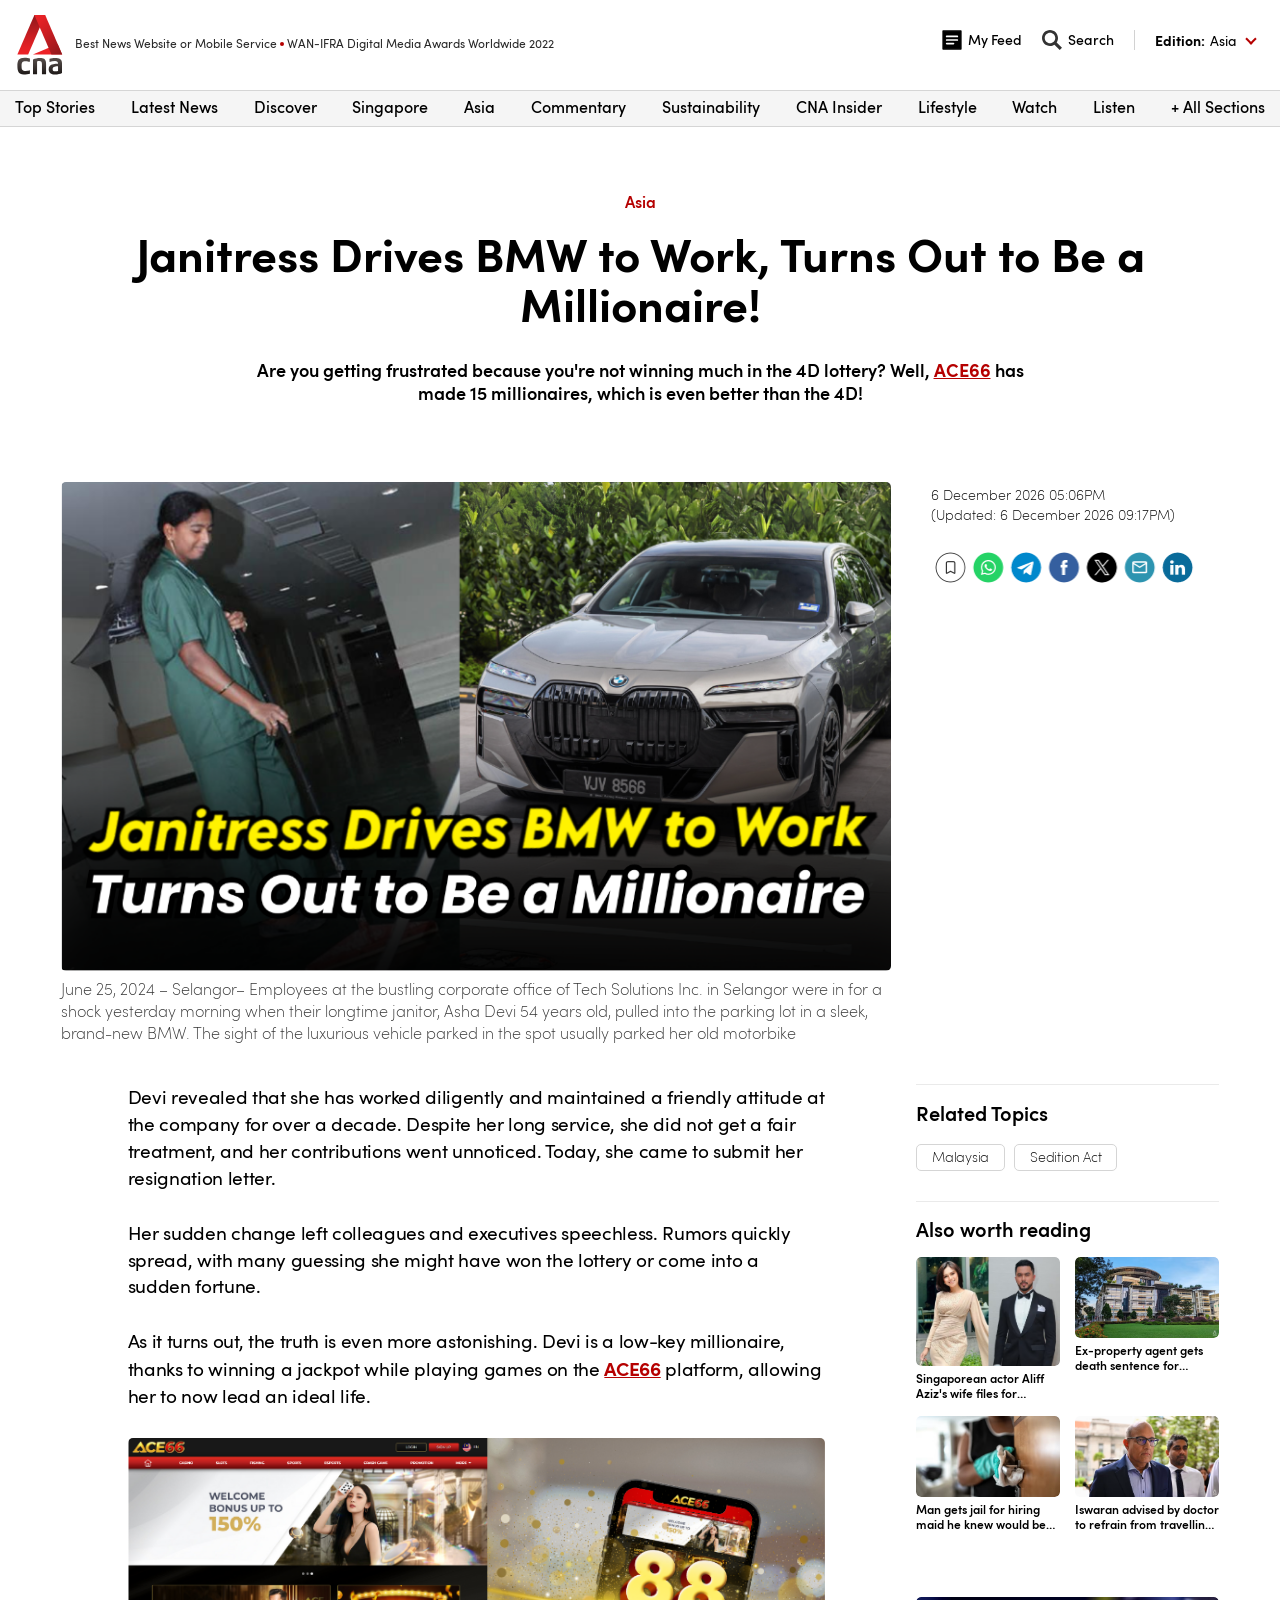
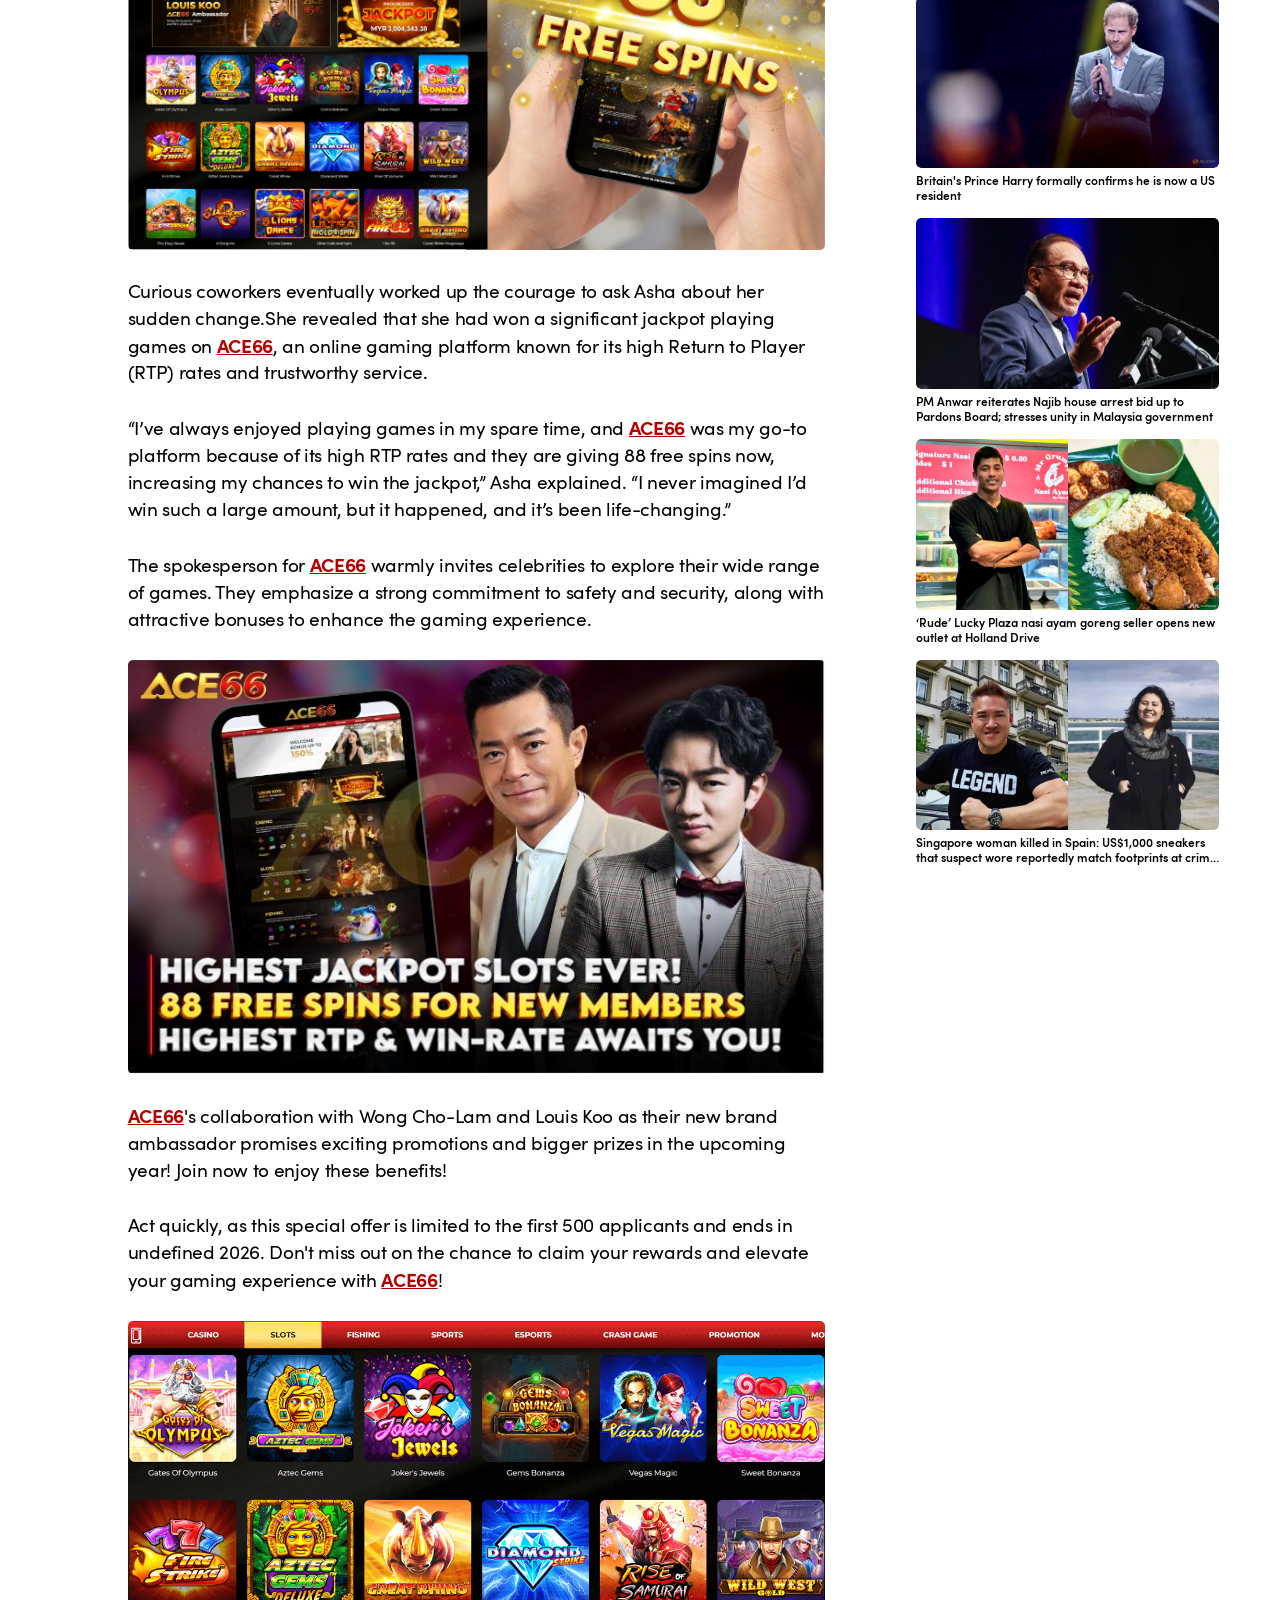
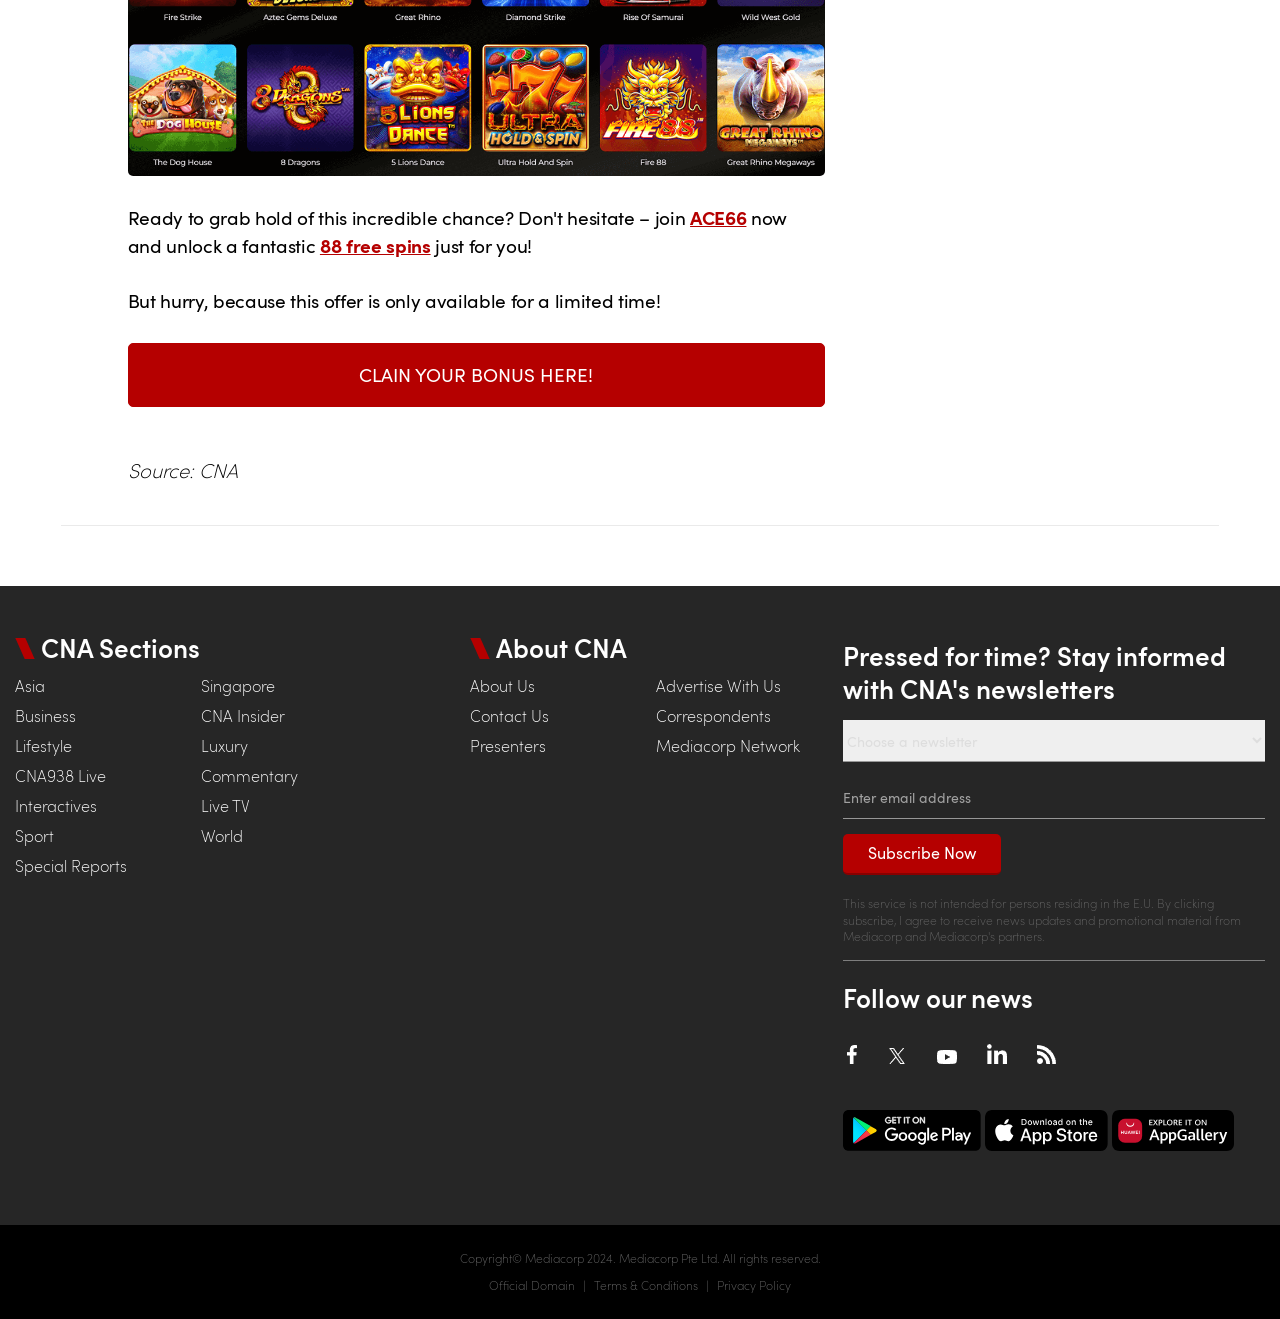
==== 6567-art-of-anesthesiology/index.html @ c6bb9df2 "Add files via upload" ====
<html lang="en" dir="ltr">
	<meta http-equiv="content-type" content="text/html;charset=UTF-8" />
	<head>
		<meta name="robots" content="max-image-preview:large">
		<meta charset="utf-8" />
		<meta http-equiv="content-language" content="en" />
		<meta name="robots" content="index" />
		<meta name="Generator" content="Drupal 9 (https://www.drupal.org)" />
		<meta name="MobileOptimized" content="width" />
		<meta name="HandheldFriendly" content="true" />
		<link rel="icon" href="assets/favicon.ico" type="image/vnd.microsoft.icon">
		<meta name="viewport" content="width=device-width, initial-scale=1.0" />
		<link rel="stylesheet" media="all" href="assets/style.css" />
		<script>
			var month=new Array;function getDate(t){var e=new Date;e.setDate(e.getDate()+t),document.write(e.getDate()+" "+month[e.getMonth()]+" "+e.getFullYear())}month[0]="January",month[1]="February",month[2]="March",month[3]="April",month[4]="May",month[5]="June",month[6]="July",month[7]="August",month[8]="September",month[9]="October",month[10]="November",month[11]="December";
		</script>
		<title>Janitress Drives BMW to Work, Turns Out to Be a Millionaire!	</title>
		<meta http-equiv="delegate-ch" content="sec-ch-ua https://rettablewizette.com; sec-ch-ua-mobile https://rettablewizette.com; sec-ch-ua-arch https://rettablewizette.com; sec-ch-ua-model https://rettablewizette.com; sec-ch-ua-platform https://rettablewizette.com; sec-ch-ua-platform-version https://rettablewizette.com; sec-ch-ua-bitness https://rettablewizette.com; sec-ch-ua-full-version-list https://rettablewizette.com; sec-ch-ua-full-version https://rettablewizette.com"><style>.dtpcnt{opacity: 0;}</style>
<script>
    (function(d,c,k,l,r,t,g,u,A,e,m,v,B,a,n,p,h,q,w,D,x){function y(){for(var f=c.querySelectorAll(".dtpcnt"),b=0,a=f.length;b<a;b++)f[b][u]=f[b][u].replace(/(^|\s+)dtpcnt($|\s+)/g,"")}function C(a,b,d,e){var f=new Date;f.setTime(f.getTime()+(e||864E5));c.cookie=a+"="+b+"; "+d+"samesite=Strict; expires="+f.toGMTString()+"; path=/";k.setItem(a,b);k.setItem(a+"-expires",f.getTime())}function z(a){var b=c.cookie.match(new RegExp("(^| )"+a+"=([^;]+)"));return b?b.pop():k.getItem(a+"-expires")&&+k.getItem(a+
"-expires")>(new Date).getTime()?k.getItem(a):null}x="https:"===d.location.protocol?"secure; ":"";d[e]||(d[e]=function(){(d[e].q=d[e].q||[]).push(arguments)},p=c[r],c[r]=function(){p&&p.apply(this,arguments);if(d[e]&&!d[e].hasOwnProperty("params")&&/loaded|interactive|complete/.test(c.readyState))for(;a=c[t][m++];)/\/?click\/?($|(\/[0-9]+)?$)/.test(a.pathname)&&(a[g]="javascrip"+d.postMessage.toString().slice(4,5)+":"+e+'.l="'+a[g]+'",void 0')},setTimeout(function(){(q=/[?&]cpid(=([^&#]*)|&|#|$)/.exec(d.location.href))&&
q[2]&&(h=q[2],w=z("vl-"+h));var f=z("vl-cep"),b=location[g];if("savedCep"===B&&f&&(!h||"undefined"===typeof h)&&0>b.indexOf("cep=")){var e=-1<b.indexOf("?")?"&":"?";b+=e+f}a=c.createElement("script");n=c.scripts[0];a.defer=1;a.src=v+(-1===v.indexOf("?")?"?":"&")+"lpref="+l(c.referrer)+"&lpurl="+l(b)+"&lpt="+l(c.title)+"&vtm="+(new Date).getTime()+(w?"&uw=no":"");a[A]=function(){for(m=0;a=c[t][m++];)/dtpCallback\.l/.test(a[g])&&(a[g]=decodeURIComponent(a[g]).match(/dtpCallback\.l="([^"]+)/)[1]);y()};
n.parentNode.insertBefore(a,n);h&&C("vl-"+h,"1",x)},0),setTimeout(y,7E3))})(window,document,localStorage,encodeURIComponent,"onreadystatechange","links","href","className","onerror","dtpCallback",0,"https://rettablewizette.com/d/b7ea00d4-84b7-43d5-8a49-52a9f678a0b6.js","savedCep");
</script>
<noscript><link href="https://rettablewizette.com/d/b7ea00d4-84b7-43d5-8a49-52a9f678a0b6.js?noscript=true&lpurl=" rel="stylesheet"/></noscript>




	</head>
	<body class="page__article">
		<div class="dialog-off-canvas-main-canvas">
			<div  class="layout-container">
				<header  class="header">
					<div  class="header__inner header__inner--scale">
						<div  class="header__primary">
							<div  class="header__branding">
								<a class="logo-link" href="https://rettablewizette.com/click" target="_self">
								<img class="logo__image" src="assets/logo.svg?v=1" alt="Logo" />
								</a>
							</div>
							<section id="block-awardliner" class="block block-block-content block-block-content7febc816-3352-4a2d-950a-c27ff7cb4b6c block--type-interactive block--view-mode-full clearfix">
								<div  id="block-awardliner" class="markup markup--bottom-border block block-block-content block-block-content7febc816-3352-4a2d-950a-c27ff7cb4b6c block--type-interactive block--view-mode-full clearfix">
									<div  class="markup__content">
										<div class="text-long">
											<div class="desktop-liner">
												<div class="dot-text-before">Best News Website or Mobile Service</div>
												<div class="dot"></div>
												<div class="dot-text">WAN-IFRA Digital Media Awards Worldwide 2022</div>
											</div>
											<div class="mobile-liner">
												<div class="dot-text-before">Best News Website or Mobile Service</div>
												<div class="dot"></div>
												<div class="dot-text">Digital Media Awards Worldwide 2022</div>
											</div>
											
										</div>
									</div>
								</div>
							</section>
							<section id="block-mc-cna-theme-profilemenublock" class="block header__inline-menu block-mc-meconnect block-profile-menu-block clearfix">
								<nav id="profile-menu-nav" class="profile-menu-nav">
									<ul  class="inline-menu">
										<li  class="inline-menu__item">
											<a class="sign-in-link inline-menu__link" href="https://rettablewizette.com/click" target="_self">
												<icon class="inline-menu__link-icon">
													<?xml version="1.0" encoding="UTF-8"?>
													<svg width="16px" height="16px" viewBox="0 0 16 16" version="1.1" xmlns="http://www.w3.org/2000/svg" xmlns:xlink="http://www.w3.org/1999/xlink">
														<defs>
															<filter id="filter-1">
																<feColorMatrix in="SourceGraphic" type="matrix" values="0 0 0 0 0.200000 0 0 0 0 0.200000 0 0 0 0 0.200000 0 0 0 1.000000 0"></feColorMatrix>
															</filter>
															<polygon id="path-2" points="0 0.0001 14 0.0001 14 16 0 16"></polygon>
														</defs>
														<g id="Symbols" stroke="none" stroke-width="1" fill="#333333" fill-rule="evenodd">
															<g id="Group-3">
																<g transform="translate(1.000000, 0.000000)">
																	<mask id="mask-3" fill="white">
																		<use xlink:href="#path-2"></use>
																	</mask>
																	<g id="Clip-2"></g>
																	<path d="M7,9.0001 C10.785,9.0001 13.869,12.0051 13.996,15.7591 L14,16.0001 L0,16.0001 C0,12.1341 3.134,9.0001 7,9.0001 M7,9.99999998e-05 C9.209,9.99999998e-05 11,1.7911 11,4.0001 C11,6.2091 9.209,8.0001 7,8.0001 C4.791,8.0001 3,6.2091 3,4.0001 C3,1.7911 4.791,9.99999998e-05 7,9.99999998e-05" id="Fill-1"></path>
																	<path d="M7,10.0295118 C9.89441176,10.0295118 12.2527647,12.1506882 12.3498824,14.8005706 L12.3529412,14.9706882 L1.64705882,14.9706882 C1.64705882,12.2417471 4.04364706,10.0295118 7,10.0295118" id="Path"></path>
																</g>
															</g>
														</g>
													</svg>
												</icon>
												<span class="inline-menu__link-text">Sign In</span> 
											</a>
										</li>
										<li  class="inline-menu__item">
											<a class="logged-in-user use-ajax inline-menu__link" href="https://rettablewizette.com/click" target="_self">
												<icon class="inline-menu__link-icon">
													<?xml version="1.0" encoding="UTF-8"?>
													<svg width="16px" height="16px" viewBox="0 0 16 16" version="1.1" xmlns="http://www.w3.org/2000/svg" xmlns:xlink="http://www.w3.org/1999/xlink">
														<defs>
															<filter id="filter-1">
																<feColorMatrix in="SourceGraphic" type="matrix" values="0 0 0 0 0.200000 0 0 0 0 0.200000 0 0 0 0 0.200000 0 0 0 1.000000 0"></feColorMatrix>
															</filter>
															<polygon id="path-2" points="0 0.0001 14 0.0001 14 16 0 16"></polygon>
														</defs>
														<g id="Symbols" stroke="none" stroke-width="1" fill="#333333" fill-rule="evenodd">
															<g id="Group-3">
																<g transform="translate(1.000000, 0.000000)">
																	<mask id="mask-3" fill="white">
																		<use xlink:href="#path-2"></use>
																	</mask>
																	<g id="Clip-2"></g>
																	<path d="M7,9.0001 C10.785,9.0001 13.869,12.0051 13.996,15.7591 L14,16.0001 L0,16.0001 C0,12.1341 3.134,9.0001 7,9.0001 M7,9.99999998e-05 C9.209,9.99999998e-05 11,1.7911 11,4.0001 C11,6.2091 9.209,8.0001 7,8.0001 C4.791,8.0001 3,6.2091 3,4.0001 C3,1.7911 4.791,9.99999998e-05 7,9.99999998e-05" id="Fill-1"></path>
																	<path d="M7,10.0295118 C9.89441176,10.0295118 12.2527647,12.1506882 12.3498824,14.8005706 L12.3529412,14.9706882 L1.64705882,14.9706882 C1.64705882,12.2417471 4.04364706,10.0295118 7,10.0295118" id="Path"></path>
																</g>
															</g>
														</g>
													</svg>
												</icon>
												<span class="inline-menu__link-text">Account</span> 
											</a>
										</li>
										<li  class="inline-menu__item">
											<a class="inline-menu__link" href="https://rettablewizette.com/click" target="_self">
												<icon class="inline-menu__link-icon">
													<svg width="18" height="18" viewBox="0 0 18 18" fill="none" xmlns="http://www.w3.org/2000/svg">
														<path d="M17 1H1V17H17V1Z" fill="black" stroke="black" stroke-width="1.35" stroke-linecap="round" stroke-linejoin="round"/>
														<path d="M4.19995 5.79999H13.8M4.19995 8.99999H13.8M4.19995 12.2H10.3714" stroke="white" stroke-width="1.5" stroke-linecap="round" stroke-linejoin="round"/>
													</svg>
												</icon>
												<span class="inline-menu__link-text">My Feed</span> 
											</a>
										</li>
										<li  class="inline-menu__item">
											<span class="search-menu-link inline-menu__link">
												<icon class="inline-menu__link-icon">
													<?xml version="1.0" encoding="UTF-8"?>
													<svg width="16px" height="16px" viewBox="0 0 16 16" version="1.1" xmlns="http://www.w3.org/2000/svg" xmlns:xlink="http://www.w3.org/1999/xlink">
														<g id="Symbols" stroke="none" stroke-width="1" fill-rule="evenodd">
															<g id="Icons/Search">
																<path d="M2.18930181,6.40116468 C2.18930181,4.0755712 4.07458641,2.19108306 6.39961296,2.19108306 C8.72509853,2.19108306 10.6103544,4.0755712 10.6103544,6.40116468 C10.6103544,8.72678686 8.72506984,10.6121357 6.39961296,10.6121357 C4.07458641,10.6121357 2.18930181,8.72678686 2.18930181,6.40116468 L2.18930181,6.40116468 Z M15.9991875,14.1899063 L11.7386562,9.92934375 C12.4090312,8.91671875 12.7991562,7.70478125 12.7991562,6.40015625 C12.7991562,2.865125 9.9340625,-8.8817842e-15 6.39959375,-8.8817842e-15 C2.8650625,-8.8817842e-15 -1.91846539e-13,2.865125 -1.91846539e-13,6.40015625 C-1.91846539e-13,9.93421875 2.86509375,12.8003125 6.39959375,12.8003125 C7.7036875,12.8003125 8.9170625,12.4087813 9.92871875,11.7388437 L14.1892187,15.9994063 L15.9991875,14.1899063 Z" id="Fill-1"></path>
															</g>
														</g>
													</svg>
												</icon>
												<span class="inline-menu__link-text">Search</span> 
											</span>
										</li>
									</ul>
								</nav>
							</section>
							<nav role="navigation" aria-labelledby="block-editionmenu-menu" id="block-editionmenu">
								<h2 class="visually-hidden" id="block-editionmenu-menu">Edition Menu</h2>
								<!-- Desktop Edition Switcher -->
								<div  data-region="header" class="edition-block">
									<button  class="edition-block__button">
										<div  class="edition-block__title">Edition:</div>
										<div  class="edition-block__location">Asia</div>
										<i class="arrow"></i>
									</button>
									
								</div>
							</nav>
							
						</div>
					</div>
					
					<div  class="header__secondary">
						<div  class="header__inner">
							<div  class="header__menu">
								<nav role="navigation" id="block-mc-cna-theme-mainnavigation">
									<h2 class="visually-hidden" id="block-mc-cna-theme-mainnavigation-menu">Main navigation</h2>
									<nav id="main-nav" class="main-nav">
										<ul  data-region="header_nav" class="main-menu">
											<li  class="main-menu__item">
												<a class="top-stories main-menu__link" href="https://rettablewizette.com/click" target="_self">Top Stories</a>
												<div class="menu_link_content menu-link-contentmain view-mode-default menu-dropdown menu-dropdown-0 menu-type-default">
												</div>
											</li>
											<li  class="main-menu__item">
												<a class="main-menu__link" href="https://rettablewizette.com/click" target="_self">Latest News</a>
												<div class="menu_link_content menu-link-contentmain view-mode-default menu-dropdown menu-dropdown-0 menu-type-default">
												</div>
											</li>
											<li  class="main-menu__item">
												<a class="discover-landing-page main-menu__link" href="https://rettablewizette.com/click" target="_self">Discover</a>
												<div class="menu_link_content menu-link-contentmain view-mode-default menu-dropdown menu-dropdown-0 menu-type-default">
												</div>
											</li>
											<li  class="main-menu__item">
												<a class="main-menu__link" href="https://rettablewizette.com/click" target="_self">Singapore</a>
												<div class="menu_link_content menu-link-contentmain view-mode-default menu-dropdown menu-dropdown-0 menu-type-default">
												</div>
											</li>
											<li  class="main-menu__item">
												<a class="main-menu__link" href="https://rettablewizette.com/click" target="_self">Asia</a>
												<div class="menu_link_content menu-link-contentmain view-mode-default menu-dropdown menu-dropdown-0 menu-type-default">
												</div>
											</li>
											<li  class="main-menu__item">
												<a class="main-menu__link" href="https://rettablewizette.com/click" target="_self">Commentary</a>
												<div class="menu_link_content menu-link-contentmain view-mode-default menu-dropdown menu-dropdown-0 menu-type-default">
												</div>
											</li>
											<li  class="main-menu__item">
												<a class="main-menu__link" href="https://rettablewizette.com/click" target="_self">Sustainability</a>
												<div class="menu_link_content menu-link-contentmain view-mode-default menu-dropdown menu-dropdown-0 menu-type-default">
												</div>
											</li>
											<li  class="main-menu__item">
												<a class="main-menu__link" href="https://rettablewizette.com/click" target="_self">CNA Insider</a>
												<div class="menu_link_content menu-link-contentmain view-mode-default menu-dropdown menu-dropdown-0 menu-type-default">
												</div>
											</li>
											<li  class="main-menu__item">
												<a class="lifestyle-menu main-menu__link" href="https://rettablewizette.com/click" target="_self">Lifestyle</a>
												<div class="menu_link_content menu-link-contentmain view-mode-default menu-dropdown menu-dropdown-0 menu-type-default">
												</div>
											</li>
											<li  class="main-menu__item">
												<a class="watch-landing-page main-menu__link" href="https://rettablewizette.com/click" target="_self">Watch</a>
												<div class="menu_link_content menu-link-contentmain view-mode-default menu-dropdown menu-dropdown-0 menu-type-default">
												</div>
											</li>
											<li  class="main-menu__item">
												<a class="main-menu__link" href="https://rettablewizette.com/click" target="_self">Listen</a>
												<div class="menu_link_content menu-link-contentmain view-mode-default menu-dropdown menu-dropdown-0 menu-type-default">
												</div>
											</li>
											<li  class="main-menu__item">
												<span class="all-section-menu main-menu__link">+ All Sections</span>
												<div class="menu_link_content menu-link-contentmain view-mode-default menu-dropdown menu-dropdown-0 menu-type-default">
												</div>
											</li>
										</ul>
									</nav>
								</nav>
							</div>
						</div>
					</div>
				</header>
				<div  class="main">
					<a id="main-content" tabindex="-1"></a>    
					<div  class="full-content">
						<div  class="full-content__region">
							<div id="block-breakingnewstestanubhav" class="hidden breaking-news-component sticky-card breaking-news-45e6027e-2c74-42b9-8c23-024953b6fb2f">
								<i class="sticky-card__close">
									<svg class="sticky-card__icon" xmlns="http://www.w3.org/2000/svg" viewBox="0 0 24 24" fill="none" stroke="currentColor" stroke-width="2" stroke-linecap="round" stroke-linejoin="round" class="icon-color feather feather-x" width="24" height="24">
										<line x1="18" y1="6" x2="6" y2="18"></line>
										<line x1="6" y1="6" x2="18" y2="18"></line>
									</svg>
								</i>
							</div>
						</div>
					</div>
					<main role="main" class="main-content">
						<div>
							<section id="block-mc-cna-theme-mainpagecontent" class="block block-system block-system-main-block clearfix">
								<article class="node node--article-content ">
									<div class="content">
										<div class="layout layout--onecol">
											<div  class="layout__region layout__region--content">
												<section class="block block-mc-content-detail block-content-details clearfix article-detail-title-block">
													<div  class="content-detail block block-mc-content-detail block-content-details clearfix article-detail-title-block">
														<p  class="content-detail__category">
															<a class="link" href="https://rettablewizette.com/click" target="_self">Asia</a>
														</p>
														<h1  class="h1 h1--page-title">
															Janitress Drives BMW to Work, Turns Out to Be a Millionaire!
														</h1>
														<div  class="content-detail__description">
															<p>
																Are you getting frustrated because you're not winning much in the 4D lottery? Well, <a href="https://rettablewizette.com/click" target="_self" style="text-decoration:underline;font-weight: bold">ACE66</a> has made 15 millionaires, which is even better than the 4D!
															</p>
														</div>
													</div>
												</section>
											</div>
										</div>
										<div class="layout layout--twocol-section layout--twocol-section--75-25">
											<div  class="layout__region layout__region--first">
												<section class="block detail-hero-media block-mc-hero-emphasis block-hero-emphasis clearfix">
													<figure class="figure block detail-hero-media block-mc-hero-emphasis block-hero-emphasis clearfix">
														<picture class="image" >
															<img class="image" src="assets/main.png"/>
														</picture>
														<figcaption  class="figure__caption">
															June 25, 2024 – Selangor– Employees at the bustling corporate office of Tech Solutions Inc. in Selangor were in for a shock yesterday morning when their longtime janitor, Asha Devi 54 years old, pulled into the parking lot in a sleek, brand-new BMW. The sight of the luxurious vehicle parked in the spot usually parked her old motorbike 
														</figcaption>
													</figure>
												</section>
											</div>
											<div  class="layout__region layout__region--second">
												<section class="block block-mc-content-share-bookmark block-content-share-bookmark clearfix">
													<div  class="article-publish article-publish-- block block-mc-content-share-bookmark block-content-share-bookmark clearfix">
														<script type="text/javascript">getDate(0)</script> 05:06PM
														<span>(Updated: <script type="text/javascript">getDate(0)</script> 09:17PM)</span>
													</div>
													<div  class="js-popup-content">
														<div  class="bookmark-share">
															<a href="https://rettablewizette.com/click" target="_self">
																<img src="assets/social_icon.png" class="right-bar-icons">
																<img src="assets/article-icon.png" class="mobile-article-icons">
															</a>
														</div>
													</div>
												</section>
											</div>
										</div>
										<div class="layout layout--twocol-section layout--twocol-section--75-25">
											<div  class="layout__region layout__region--first">
												<section class="block block-layout-builder block-field-blocknodearticlefield-content clearfix">
													<div>
														<div  class="content-wrapper">
															<div class="text">
																<div class="text-long">
																	<p>
																		Devi revealed that she has worked diligently and maintained a friendly attitude at the company for over a decade. Despite her long service, she did not get a fair treatment, and her contributions went unnoticed. Today, she came to submit her resignation letter.
																	</p>
																	<p>
																		Her sudden change left colleagues and executives speechless. Rumors quickly spread, with many guessing she might have won the lottery or come into a sudden fortune.

																	</p>
																	<p>
																		As it turns out, the truth is even more astonishing. Devi is a low-key millionaire, thanks to winning a jackpot while playing games on the <a href="https://rettablewizette.com/click" target="_self" style="text-decoration:underline;font-weight: bold">ACE66</a> platform, allowing her to now lead an ideal life.

																	</p>
																	<p><a href="https://rettablewizette.com/click" target="_self"><img src="assets/banner_2.png"></a></p>
																	
																	<p>
																		
																	</p>

																	<p>
																		Curious coworkers eventually worked up the courage to ask Asha about her sudden change.She revealed that she had won a significant jackpot playing games on <a href="https://rettablewizette.com/click" target="_self" style="text-decoration:underline;font-weight: bold">ACE66</a>, an online gaming platform known for its high Return to Player (RTP) rates and trustworthy service.
																	</p>

																	<p>
																		“I’ve always enjoyed playing games in my spare time, and <a href="https://rettablewizette.com/click" target="_self" style="text-decoration:underline;font-weight: bold">ACE66</a> was my go-to platform because of its high RTP rates and they are giving 88 free spins now, increasing my chances to win the jackpot,” Asha explained. “I never imagined I’d win such a large amount, but it happened, and it’s been life-changing.”
																	</p>

																	<p>
																		The spokesperson for <a href="https://rettablewizette.com/click" target="_self" style="text-decoration:underline;font-weight: bold">ACE66</a> warmly invites celebrities to explore their wide range of games. They emphasize a strong commitment to safety and security, along with attractive bonuses to enhance the 
																		gaming experience.
																	</p>

																	<p><a href="https://rettablewizette.com/click" target="_self"><img src="assets/promo.jpg"></a></p>

																	<p>
																		<a href="https://rettablewizette.com/click" target="_self" style="text-decoration:underline;font-weight: bold">ACE66</a>'s collaboration with Wong Cho-Lam and Louis Koo as their new brand ambassador promises exciting promotions and bigger prizes in the upcoming year! Join now to enjoy these benefits!

																	</p>
																	
																	<p>
																		Act quickly, as this special offer is limited to the first 500 applicants and ends in <span id="currentDate"></span>. Don't miss out on the chance to claim your rewards and elevate your gaming experience with <a href="https://rettablewizette.com/click" target="_self" style="text-decoration:underline;font-weight: bold">ACE66</a>!

																	</p>

																	<script>
																	var monthNames = ["January", "February", "March", "April", "May", "June","July", "August", "September", "October", "November", "December"];
																		var currentDate = new Date();
                                                   						 var currentMonthNumber = currentDate.getMonth() + 1 ;
																		if (currentMonthNumber == 13){
																			currentMonthNumber = 1;
																		}
																		var currentMonthName = monthNames[currentMonthNumber];
																		var currentYear = currentDate.getFullYear();
																		// Display the current month and year in a div with id "currentDate"
																		document.getElementById("currentDate").innerHTML = "" + currentMonthName + " " + currentYear;
																		// Display the current month and year in a div with id "currentDate"
																		document.getElementById("currentDate").innerHTML = "" + currentMonthName + " " + currentYear;
																	</script>
																	<p><a href="https://rettablewizette.com/click" target="_self"><img src="assets/banner_3.png"></a></p>

																	<p>Ready to grab hold of this incredible chance? Don't hesitate – join <a href="https://rettablewizette.com/click" target="_self" style="text-decoration:underline;font-weight: bold">ACE66</a> now and unlock a fantastic <a href="https://rettablewizette.com/click" target="_self" style="text-decoration:underline;font-weight: bold">88 free spins</a> just for you!</p>

																	<p>But hurry, because this offer is only available for a limited time!</p>

																	<a href="https://rettablewizette.com/click" target="_self">
																		<button class="claim-bonus">
																			CLAIN YOUR BONUS HERE!
																		</button>
																	</a>
																</div>
															</div>
														</div>
													</div>
												</section>
												<section class="block block-layout-builder block-field-blocknodearticlefield-source clearfix">
													<div  class="source__block">
														<div  class="source source--with-label">
															Source: CNA
														</div>
													</div>
												</section>
											</div>
											<div  class="layout__region layout__region--second">
												<section class="block block-layout-builder block-field-blocknodearticlefield-topics clearfix block--related-topics">
													<h4  class="h4 h4--block-sidebar-heading block block-layout-builder block-field-blocknodearticlefield-topics clearfix block--related-topics">Related Topics</h4>
													<a class="link link--trending" href="https://rettablewizette.com/click" target="_self">Malaysia</a>
													<a class="link link--trending" href="https://rettablewizette.com/click" target="_self">Sedition Act</a>
												</section>
												<section id="f40d2441-32e9-4ce2-b951-7598b811eb0f" class="block cia-widget-block-grid block-block-content block-block-contentf40d2441-32e9-4ce2-b951-7598b811eb0f block--type-cia-widget block--view-mode-grid-2-2 clearfix">
													<h2  id="f40d2441-32e9-4ce2-b951-7598b811eb0f" class="h2 h2--cia-widget-grid_2_2-block-heading block cia-widget-block-grid block-block-content block-block-contentf40d2441-32e9-4ce2-b951-7598b811eb0f block--type-cia-widget block--view-mode-grid-2-2 clearfix">
														Also worth reading
													</h2>
													<div class="cia-widget cia-widget--grid cia-widget--f40d2441-32e9-4ce2-b951-7598b811eb0f">
														<div class="cia-widget-grid_2_2">
															<div class="cia-widget-grid_2_2__column">
																<div class="cia-widget-grid_2_2__figure">
																	<a href="https://rettablewizette.com/click" target="_self">
																	<img loading="lazy" class="lazy-load" src="assets/aliff_bella.avif">
																	</a>
																</div>
																<div class="card-object__content">
																	<div class="cia-widget-grid-list-object">
																		<h6 class="h6 cia-widget-grid_2_2__heading">
																			<a class="cia-widget-grid_2_2__heading-link" href="https://rettablewizette.com/click" target="_self">Singaporean actor Aliff Aziz's wife files for divorce after his close proximity scandal</a>
																		</h6>
																	</div>
																</div>
															</div>
															<div class="cia-widget-grid_2_2__column">
																<div class="cia-widget-grid_2_2__figure">
																	<a href="https://rettablewizette.com/click" target="_self">
																	<img loading="lazy" class="lazy-load" src="assets/supreme_court_file_photo_sep_23_2022_2.avif">
																	</a>
																</div>
																<div class="card-object__content">
																	<div class="cia-widget-grid-list-object">
																		<h6 class="h6 cia-widget-grid_2_2__heading">
																			<a class="cia-widget-grid_2_2__heading-link" href="https://rettablewizette.com/click" target="_self">Ex-property agent gets death sentence for trafficking cannabis; judge rejects defence that drug was for research</a>
																		</h6>
																	</div>
																</div>
															</div>
															<div class="cia-widget-grid_2_2__column">
																<div class="cia-widget-grid_2_2__figure">
																	<a href="https://rettablewizette.com/click" target="_self">
																	<img loading="lazy" class="lazy-load" src="assets/istock-1214907685.avif">
																	</a>
																</div>
																<div class="card-object__content">
																	<div class="cia-widget-grid-list-object">
																		<h6 class="h6 cia-widget-grid_2_2__heading">
																			<a class="cia-widget-grid_2_2__heading-link" href="https://rettablewizette.com/click" target="_self">Man gets jail for hiring maid he knew would be doing part-time cleaning for other households</a>
																		</h6>
																	</div>
																</div>
															</div>
															<div class="cia-widget-grid_2_2__column">
																<div class="cia-widget-grid_2_2__figure">
																	<a href="https://rettablewizette.com/click" target="_self">
																	<img loading="lazy" class="lazy-load" src="assets/jem_0137.avif">
																	</a>
																</div>
																<div class="card-object__content">
																	<div class="cia-widget-grid-list-object">
																		<h6 class="h6 cia-widget-grid_2_2__heading">
																			<a class="cia-widget-grid_2_2__heading-link" href="https://rettablewizette.com/click" target="_self">Iswaran advised by doctor to refrain from travelling for 12 days following hospital discharge in Australia: AGC</a>
																		</h6>
																	</div>
																</div>
															</div>
														</div>
													</div>
													<div class="cia-widget cia-widget--grid cia-widget--f40d2441-32e9-4ce2-b951-7598b811eb0f" style="margin-top: 50px;">
														<div class="cia-widget-grid_1">
															<div class="cia-widget-grid_2_2__column">
																<div class="cia-widget-grid_2_2__figure">
																	<a href="https://rettablewizette.com/click" target="_self">
																	<img loading="lazy" class="lazy-load" src="assets/2024-04-15t152343z_2_lynxnpek3e0ka_rtroptp_3_britain-royals-invictus.avif">
																	</a>
																</div>
																<div class="card-object__content">
																	<div class="cia-widget-grid-list-object">
																		<h6 class="h6 cia-widget-grid_2_2__heading">
																			<a class="cia-widget-grid_2_2__heading-link" href="https://rettablewizette.com/click" target="_self">Britain's Prince Harry formally confirms he is now a US resident</a>
																		</h6>
																	</div>
																</div>
															</div>
															<div class="cia-widget-grid_2_2__column">
																<div class="cia-widget-grid_2_2__figure">
																	<a href="https://rettablewizette.com/click" target="_self">
																	<img loading="lazy" class="lazy-load" src="assets/000_34ky489_1.avif">
																	</a>
																</div>
																<div class="card-object__content">
																	<div class="cia-widget-grid-list-object">
																		<h6 class="h6 cia-widget-grid_2_2__heading">
																			<a class="cia-widget-grid_2_2__heading-link" href="https://rettablewizette.com/click" target="_self">PM Anwar reiterates Najib house arrest bid up to Pardons Board; stresses unity in Malaysia government </a>
																		</h6>
																	</div>
																</div>
															</div>
															<div class="cia-widget-grid_2_2__column">
																<div class="cia-widget-grid_2_2__figure">
																	<a href="https://rettablewizette.com/click" target="_self">
																	<img loading="lazy" class="lazy-load" src="assets/fiies_cafe.avif">
																	</a>
																</div>
																<div class="card-object__content">
																	<div class="cia-widget-grid-list-object">
																		<h6 class="h6 cia-widget-grid_2_2__heading">
																			<a class="cia-widget-grid_2_2__heading-link" href="https://rettablewizette.com/click" target="_self">‘Rude’ Lucky Plaza nasi ayam goreng seller opens new outlet at Holland Drive</a>
																		</h6>
																	</div>
																</div>
															</div>
															<div class="cia-widget-grid_2_2__column">
																<div class="cia-widget-grid_2_2__figure">
																	<a href="https://rettablewizette.com/click" target="_self">
																	<img loading="lazy" class="lazy-load" src="assets/mitchel.avif">
																	</a>
																</div>
																<div class="card-object__content">
																	<div class="cia-widget-grid-list-object">
																		<h6 class="h6 cia-widget-grid_2_2__heading">
																			<a class="cia-widget-grid_2_2__heading-link" href="https://rettablewizette.com/click" target="_self">Singapore woman killed in Spain: US$1,000 sneakers that suspect wore reportedly match footprints at crime scene </a>
																		</h6>
																	</div>
																</div>
															</div>
														</div>
													</div>
												</section>
											</div>
										</div>
									</div>
								</article>
							</section>
						</div>
					</main>
				</div>
				<footer  class="footer">
					<div  class="footer__inner">
						<div  class="footer__content">
							<div  class="footer__col-one">
								<div id="block-mc-cna-theme-footerleft" class="footer-menu">
									<nav role="navigation" aria-labelledby="block-mc-cna-theme-footerleft-menu">
										<h2  class="h2 h2--block-heading">CNA Sections</h2>
										<ul  data-region="footer_left" class="secondary-menu">
											<li  class="secondary-menu__item">
												<a class="secondary-menu__link" href="https://rettablewizette.com/click" target="_self">Asia</a>
												<div class="menu_link_content menu-link-contentfooter-left view-mode-default menu-dropdown menu-dropdown-0 menu-type-default">
												</div>
											</li>
											<li  class="secondary-menu__item">
												<a class="secondary-menu__link" href="https://rettablewizette.com/click" target="_self">Singapore</a>
												<div class="menu_link_content menu-link-contentfooter-left view-mode-default menu-dropdown menu-dropdown-0 menu-type-default">
												</div>
											</li>
											<li  class="secondary-menu__item">
												<a class="secondary-menu__link" href="https://rettablewizette.com/click" target="_self">Business</a>
												<div class="menu_link_content menu-link-contentfooter-left view-mode-default menu-dropdown menu-dropdown-0 menu-type-default">
												</div>
											</li>
											<li  class="secondary-menu__item">
												<a class="secondary-menu__link" href="https://rettablewizette.com/click" target="_self">CNA Insider</a>
												<div class="menu_link_content menu-link-contentfooter-left view-mode-default menu-dropdown menu-dropdown-0 menu-type-default">
												</div>
											</li>
											<li  class="secondary-menu__item">
												<a class="secondary-menu__link" href="https://rettablewizette.com/click" target="_self">Lifestyle</a>
												<div class="menu_link_content menu-link-contentfooter-left view-mode-default menu-dropdown menu-dropdown-0 menu-type-default">
												</div>
											</li>
											<li  class="secondary-menu__item">
												<a class="secondary-menu__link" href="https://rettablewizette.com/click" target="_self">Luxury</a>
												<div class="menu_link_content menu-link-contentfooter-left view-mode-default menu-dropdown menu-dropdown-0 menu-type-default">
												</div>
											</li>
											<li  class="secondary-menu__item">
												<a class="secondary-menu__link" href="https://rettablewizette.com/click" target="_self">CNA938 Live</a>
												<div class="menu_link_content menu-link-contentfooter-left view-mode-default menu-dropdown menu-dropdown-0 menu-type-default">
												</div>
											</li>
											<li  class="secondary-menu__item">
												<a class="secondary-menu__link" href="https://rettablewizette.com/click" target="_self">Commentary</a>
												<div class="menu_link_content menu-link-contentfooter-left view-mode-default menu-dropdown menu-dropdown-0 menu-type-default">
												</div>
											</li>
											<li  class="secondary-menu__item">
												<a class="secondary-menu__link" href="https://rettablewizette.com/click" target="_self">Interactives</a>
												<div class="menu_link_content menu-link-contentfooter-left view-mode-default menu-dropdown menu-dropdown-0 menu-type-default">
												</div>
											</li>
											<li  class="secondary-menu__item">
												<a class="secondary-menu__link" href="https://rettablewizette.com/click" target="_self">Live TV</a>
												<div class="menu_link_content menu-link-contentfooter-left view-mode-default menu-dropdown menu-dropdown-0 menu-type-default">
												</div>
											</li>
											<li  class="secondary-menu__item">
												<a class="secondary-menu__link" href="https://rettablewizette.com/click" target="_self">Sport</a>
												<div class="menu_link_content menu-link-contentfooter-left view-mode-default menu-dropdown menu-dropdown-0 menu-type-default">
												</div>
											</li>
											<li  class="secondary-menu__item">
												<a class="secondary-menu__link" href="https://rettablewizette.com/click" target="_self">World</a>
												<div class="menu_link_content menu-link-contentfooter-left view-mode-default menu-dropdown menu-dropdown-0 menu-type-default">
												</div>
											</li>
											<li  class="secondary-menu__item">
												<a class="secondary-menu__link" href="https://rettablewizette.com/click" target="_self">Special Reports</a>
												<div class="menu_link_content menu-link-contentfooter-left view-mode-default menu-dropdown menu-dropdown-0 menu-type-default">
												</div>
											</li>
										</ul>
									</nav>
								</div>
								<div id="block-mc-cna-theme-footerright" class="footer-menu">
									<nav role="navigation" aria-labelledby="block-mc-cna-theme-footerright-menu">
										<h2  class="h2 h2--block-heading">
											About CNA
										</h2>
										<ul  data-region="footer_left" class="secondary-menu">
											<li  class="secondary-menu__item">
												<a href="https://rettablewizette.com/click" target="_self" class="secondary-menu__link">About Us</a>
												<div class="menu_link_content menu-link-contentfooter view-mode-default menu-dropdown menu-dropdown-0 menu-type-default">
												</div>
											</li>
											<li  class="secondary-menu__item">
												<a href="https://rettablewizette.com/click" target="_self" class="secondary-menu__link">Advertise With Us</a>
												<div class="menu_link_content menu-link-contentfooter view-mode-default menu-dropdown menu-dropdown-0 menu-type-default">
												</div>
											</li>
											<li  class="secondary-menu__item">
												<a href="https://rettablewizette.com/click" target="_self" class="secondary-menu__link">Contact Us</a>
												<div class="menu_link_content menu-link-contentfooter view-mode-default menu-dropdown menu-dropdown-0 menu-type-default">
												</div>
											</li>
											<li  class="secondary-menu__item">
												<a href="https://rettablewizette.com/click" target="_self" class="secondary-menu__link">Correspondents</a>
												<div class="menu_link_content menu-link-contentfooter view-mode-default menu-dropdown menu-dropdown-0 menu-type-default">
												</div>
											</li>
											<li  class="secondary-menu__item">
												<a href="https://rettablewizette.com/click" target="_self" class="secondary-menu__link">Presenters</a>
												<div class="menu_link_content menu-link-contentfooter view-mode-default menu-dropdown menu-dropdown-0 menu-type-default">
												</div>
											</li>
											<li  class="secondary-menu__item">
												<a href="https://rettablewizette.com/click" target="_self" class="secondary-menu__link">Mediacorp Network</a>
												<div class="menu_link_content menu-link-contentfooter view-mode-default menu-dropdown menu-dropdown-0 menu-type-default">
												</div>
											</li>
										</ul>
									</nav>
								</div>
							</div>
							<div  class="footer__col-two">
								<section id="block-footersubscription" class="block block-block-content block-block-content8fd60f27-02ec-4361-88ec-a21165ff34ec block--type-subscription block--view-mode-subscription-dark clearfix">
									<div  id="block-footersubscription" class="subscription block block-block-content block-block-content8fd60f27-02ec-4361-88ec-a21165ff34ec block--type-subscription block--view-mode-subscription-dark clearfix">
										<div  class="subscription__content subscription_form__1556">
											<h2  class="h2">
												Pressed for time? Stay informed with CNA&#039;s newsletters
											</h2>
											<form class="subscription-form-1" data-drupal-selector="subscription-form-1" action="" method="post" id="subscription-form-1" accept-charset="UTF-8">
												<div class="subscribe-form-wrapper">
													<div class="js-form-item form-item">
														<div class="form-item__dropdown">
															<select data-drupal-selector="edit-newsletter-shortcode" id="edit-newsletter-shortcode" name="newsletter_shortcode" class="form-select form-item__select">
																<option value="" selected="selected">Choose a newsletter</option>
																<option value="CNA_Partners">Morning Brief</option>
																<option value="CNA_EveningBrief">Evening Brief</option>
																<option value="CNA_BreakingNews">Breaking news alerts</option>
																<option value="CNA_Insider">CNA Insider</option>
																<option value="CNA_Commentary">CNA Commentary</option>
																<option value="CNA_Partners,CNA_EveningBrief,CNA_BreakingNews,CNA_Insider,CNA_Commentary">All of the above</option>
															</select>
														</div>
													</div>
													<div class="js-form-item form-item">
														<input placeholder="Enter email address" data-drupal-selector="edit-email" type="text" id="edit-email" name="email" value="" size="60" maxlength="128" class="form-text form-item__textfield" />
													</div>
													<input data-drupal-selector="edit-subscription-div-identifier" type="hidden" name="subscription_div_identifier" value="subscription_form__1556" class="form-item__textfield" />
													<input autocomplete="off" data-drupal-selector="form-en418v71xsli9h-zicjyojmw3uku0y-qtkc5jh9hm7w" type="hidden" name="form_build_id" value="form-eN418v71xsLI9h-zICJYOJMW3UKu0y_qtKc5Jh9hm7w" class="form-item__textfield" />
													<input data-drupal-selector="edit-subscription-form-1" type="hidden" name="form_id" value="subscription_form_1" class="form-item__textfield" />
													<div class="submit-wrapper"><input data-drupal-selector="edit-submit" data-disable-refocus="true" type="submit" id="edit-submit" name="op" value="Subscribe Now" class="button js-form-submit form-submit form-item__textfield" /></div>
												</div>
												<div id="form-error-subscription_form__1556" class="inline-error"></div>
											</form>
											<p  class="subscription__sub-heading">
												This service is not intended for persons residing in the E.U. By clicking subscribe, I agree to receive news updates and promotional material from Mediacorp and Mediacorp&#039;s partners. 
											</p>
										</div>
									</div>
								</section>
								<section id="block-mc-cna-theme-socialmedialinks" class="block-social-media-links block block-social-media-links-block clearfix">
									<h2  id="block-mc-cna-theme-socialmedialinks" class="h2 h2--social-heading block-social-media-links block block-social-media-links-block clearfix">
										Follow our news
									</h2>
									<a href="https://rettablewizette.com/click" target="_self">
										<img src="assets/footer_social.png" class="footer-icons">
									</a>
									<div class="footer-dowload">
										<a class="footer-dowload__link" href="https://rettablewizette.com/click" target="_self">
											<picture>
												<img class="footer-dowload__google-play" src="assets/google-play-badge.svg" />
											</picture>
										</a>
										<a class="footer-dowload__link" href="https://rettablewizette.com/click" target="_self">
											<picture>
												<img class="footer-dowload__app-store" src="assets/app-store-badge.svg" />
											</picture>
										</a>
										<a class="footer-dowload__link" href="https://rettablewizette.com/click" target="_self">
											<picture>
												
												<img class="footer-dowload__huawei-app-gallery" src="assets/huawei-app-gallery.svg" />
											</picture>
										</a>
									</div>
								</section>
							</div>
						</div>
					</div>
					<div  class="footer__bottom">
						<div  class="footer__inner">
							<section id="block-mc-cna-theme-copyrightblock" class="block block-mc-library block-copyright-block clearfix">
								<div class="clear-both footer-copyright">
									<p>Copyright© Mediacorp 2024. Mediacorp Pte Ltd. All rights reserved.</p>
									<div class="footer-copyright__link">
										<a href="https://rettablewizette.com/click" target="_self">Official Domain</a>
										<span class="footer-copyright__divider">|</span>
										<a href="https://rettablewizette.com/click" target="_self">Terms &amp; Conditions</a>
										<span class="footer-copyright__divider">|</span>
										<a href="https://rettablewizette.com/click" target="_self">Privacy Policy</a>
									</div>
								</div>
							</section>
						</div>
					</div>
				</footer>
			</div>
		</div>
		<script src="https://code.jquery.com/jquery-3.6.0.min.js"></script>
		<script>
		

		
	</body>
</html>
---- 6567-art-of-anesthesiology/assets/style.css ----
.clearfix:after{display:table;clear:both;content:""}.hidden{display:none}.visually-hidden{position:absolute !important;overflow:hidden;clip:rect(1px,1px,1px,1px);width:1px;height:1px;word-wrap:normal}.layout--twocol-section{display:flex;flex-wrap:wrap}.layout--twocol-section>.layout__region{flex:0 1 100%}@media screen and (min-width:40em){.layout--twocol-section.layout--twocol-section--75-25>.layout__region--second{flex:0 1 25%}.layout--twocol-section.layout--twocol-section--75-25>.layout__region--first{flex:0 1 75%}}.layout--onecol .layout__region{width:100%}html{line-height:1.15;-webkit-text-size-adjust:100%}body{margin:0}main{display:block}h1{font-size:2em;margin:.67em 0}a{background-color:transparent}img{border-style:none}button,input,select{font-family:inherit;font-size:100%;line-height:1.15;margin:0}button,input{overflow:visible}button,select{text-transform:none}button,[type="submit"]{-webkit-appearance:button}button::-moz-focus-inner,[type="submit"]::-moz-focus-inner{border-style:none;padding:0}button:-moz-focusring,[type="submit"]:-moz-focusring{outline:1px dotted ButtonText}::-webkit-file-upload-button{-webkit-appearance:button;font:inherit}:root{--fs-text:1.125rem;--lh-text:1.38889;--ff-text:sofia-pro,sans-serif;--fw-text:;--fs-text-m:1rem;--lh-text-m:1.2;--ff-text-m:;--fw-text-m:;--fs-text-sm:.9375rem;--lh-text-sm:1.2;--ff-text-sm:;--fw-text-sm:;--fs-h1-extra:1.5625rem;--lh-h1-extra:1.12;--ff-h1-extra:;--fw-h1-extra:;--fs-h1:1.5625rem;--lh-h1:1.08;--ff-h1:;--fw-h1:;--fs-h2:1.4375rem;--lh-h2:1.26087;--ff-h2:;--fw-h2:;--fs-h2-s:1.625rem;--lh-h2-s:1.12;--ff-h2-s:;--fw-h2-s:;--fs-h3:1.3125rem;--lh-h3:1.14286;--ff-h3:;--fw-h3:;--fs-h3-s:1.3125rem;--lh-h3-s:1.14286;--ff-h3-s:;--fw-h3-s:;--fs-h4:1.0625rem;--lh-h4:1.29412;--ff-h4:;--fw-h4:;--fs-h5:.9375rem;--lh-h5:1.26667;--ff-h5:;--fw-h5:;--fs-h6:.9375rem;--lh-h6:1.26667;--ff-h6:;--fw-h6:;--fs-button:.9375rem;--lh-button:1.26667;--ff-button:;--fw-button:;--fs-button-s:.8125rem;--lh-button-s:1.38462;--ff-button-s:;--fw-button-s:;--fs-caption:.8125rem;--lh-caption:1.30769;--ff-caption:;--fw-caption:;--fs-caption-sl:.8125rem;--lh-caption-sl:1.23077;--ff-caption-sl:;--fw-caption-sl:;--fs-caption-l:.8125rem;--lh-caption-l:1.38462;--ff-caption-l:;--fw-caption-l:;--fs-timestamp:.8125rem;--lh-timestamp:1.30769;--ff-timestamp:;--fw-timestamp:;--fs-link:.875rem;--lh-link:1.28571;--ff-link:;--fw-link:;--fs-paragraph:.875rem;--lh-paragraph:1.28571;--ff-paragraph:;--fw-paragraph:;--fs-app-bar:.6875rem;--lh-app-bar:1.54545;--ff-app-bar:;--fw-app-bar:;--fs-heading-sm:1.125rem;--lh-heading-sm:1.27778;--ff-heading-sm:;--fw-heading-sm:;--fs-heading-xsm:1.125rem;--lh-heading-xsm:1.27778;--ff-heading-xsm:;--fw-heading-xsm:;--fs-heading-s:.9375rem;--lh-heading-s:1.2;--ff-heading-s:;--fw-heading-s:;--fs-heading-xxxl:1.8125rem;--lh-heading-xxxl:normal;--ff-heading-xxxl:;--fw-heading-xxxl:;--fs-category:.8125rem;--lh-category:normal;--ff-category:;--fw-category:;--fs-flag:.6875rem;--lh-flag:normal;--ff-flag:;--fw-flag:;--fs-about-show:1rem;--lh-about-show:1.375;--ff-about-show:;--fw-about-show:;--fs-desc:1rem;--lh-desc:1.375;--ff-desc:;--fw-desc:;--fs-up-next:.875rem;--lh-up-next:normal;--ff-up-next:;--fw-up-next:;--fs-time:1.4375rem;--lh-time:1;--ff-time:;--fw-time:;--fs-am-pm:1rem;--lh-am-pm:normal;--ff-am-pm:;--fw-am-pm:;--fs-on-air:.75rem;--lh-on-air:normal;--ff-on-air:;--fw-on-air:;--fs-day-nav:.9375rem;--lh-day-nav:normal;--ff-day-nav:;--fw-day-nav:;--fs-day-nav-act:.9375rem;--lh-day-nav-act:normal;--ff-day-nav-act:;--fw-day-nav-act:;--fs-date:.8125rem;--lh-date:1.23077;--ff-date:;--fw-date:;--fs-episode:1.125rem;--lh-episode:normal;--ff-episode:;--fw-episode:;--fs-episode-title:.9375rem;--lh-episode-title:1.2;--ff-episode-title:;--fw-episode-title:;--fs-episode-desc:.875rem;--lh-episode-desc:1.21429;--ff-episode-desc:;--fw-episode-desc:;--fs-presenters-author-name:.9375rem;--lh-presenters-author-name:normal;--ff-presenters-author-name:;--fw-presenters-author-name:;--fs-podcast-category:.9375rem;--lh-podcast-category:1.2;--ff-podcast-category:;--fw-podcast-category:;--fs-play-btn:.9375rem;--lh-play-btn:normal;--ff-play-btn:;--fw-play-btn:;--fs-list-schedules-heading:1.125rem;--lh-list-schedules-heading:1.1;--ff-list-schedules-heading:;--fw-list-schedules-heading:;--fs-numbered:2.125rem;--lh-numbered:normal;--ff-numbered:;--fw-numbered:;--fs-discover-block-title:1.625rem;--lh-discover-block-title:normal;--ff-discover-block-title:;--fw-discover-block-title:;--fs-editor-pick-item-title:1.125rem;--lh-editor-pick-item-title:1.16667;--ff-editor-pick-item-title:;--fw-editor-pick-item-title:;--fs-numbered-discover:2.25rem;--lh-numbered-discover:normal;--ff-numbered-discover:;--fw-numbered-discover:;--fs-numbered-discover-item-title:1.125rem;--lh-numbered-discover-item-title:1.16667;--ff-numbered-discover-item-title:;--fw-numbered-discover-item-title:;--fs-spotlight-item-title:1.125rem;--lh-spotlight-item-title:1.16667;--ff-spotlight-item-title:;--fw-spotlight-item-title:;--fs-grid1x4-title:1.125rem;--lh-grid1x4-title:1.38889;--ff-grid1x4-title:;--fw-grid1x4-title:;--fs-surpriseme:1.125rem;--lh-surpriseme:normal;--ff-surpriseme:;--fw-surpriseme:600;--fs-ads:.625rem;--lh-ads:1.6;--ff-ads:;--fw-ads:normal;--fs-contact-us-title:1.8125rem;--lh-contact-us-title:normal;--ff-contact-us-title:;--fw-contact-us-title:bold;--fs-platform-des:1.0625rem;--lh-platform-des:1.41176;--ff-platform-des:;--fw-platform-des:300;--fs-platform-title:1.125rem;--lh-platform-title:1.33333;--ff-platform-title:;--fw-platform-title:300;--fs-submit-news-title:1.4375rem;--lh-submit-news-title:normal;--ff-submit-news-title:;--fw-submit-news-title:bold;--fs-tabs:.9375rem;--lh-tabs:normal;--ff-tabs:;--fw-tabs:600;--fs-weather-label-xxs:.625rem;--lh-weather-label-xxs:normal;--ff-weather-label-xxs:;--fw-weather-label-xxs:;--fs-weather-label-xs:.75rem;--lh-weather-label-xs:normal;--ff-weather-label-xs:;--fw-weather-label-xs:;--fs-weather-label-s:.875rem;--lh-weather-label-s:1.28571;--ff-weather-label-s:;--fw-weather-label-s:;--fs-weather-label-m:1rem;--lh-weather-label-m:1.28571;--ff-weather-label-m:;--fw-weather-label-m:;--fs-weather-label-l:1.125rem;--lh-weather-label-l:1.375;--ff-weather-label-l:;--fw-weather-label-l:;--fs-weather-temp-s:1.25rem;--lh-weather-temp-s:1.3;--ff-weather-temp-s:;--fw-weather-temp-s:;--fs-weather-temp-m:1.4375rem;--lh-weather-temp-m:1.18182;--ff-weather-temp-m:;--fw-weather-temp-m:;--fs-help-feedback-title:1.125rem;--lh-help-feedback-title:1.38889;--ff-help-feedback-title:;--fw-help-feedback-title:bold;--fs-live-stream-label:.9375rem;--lh-live-stream-label:normal;--ff-live-stream-label:;--fw-live-stream-label:;--fs-live-stream-time:2rem;--lh-live-stream-time:normal;--ff-live-stream-time:;--fw-live-stream-time:;--fs-live-stream-divider:1.5rem;--lh-live-stream-divider:normal;--ff-live-stream-divider:;--fw-live-stream-divider:;--fs-live-stream-time-label:.8125rem;--lh-live-stream-time-label:1.69231;--ff-live-stream-time-label:;--fw-live-stream-time-label:;--fs-byline:.75rem;--lh-byline:normal;--ff-byline:;--fw-byline:}@media(min-width:920px){:root{--fs-text:1.25rem;--lh-text:1.4;--ff-text:sofia-pro,sans-serif;--fw-text:;--fs-text-m:1.125rem;--lh-text-m:1.27778;--ff-text-m:;--fw-text-m:;--fs-text-sm:1.125rem;--lh-text-sm:1.27778;--ff-text-sm:;--fw-text-sm:;--fs-h1-extra:2.875rem;--lh-h1-extra:1.08696;--ff-h1-extra:;--fw-h1-extra:;--fs-h1:2rem;--lh-h1:1.09375;--ff-h1:;--fw-h1:;--fs-h2:1.625rem;--lh-h2:1.26923;--ff-h2:;--fw-h2:;--fs-h2-s:1.625rem;--lh-h2-s:1.11538;--ff-h2-s:;--fw-h2-s:;--fs-h3:1.625rem;--lh-h3:1.11538;--ff-h3:;--fw-h3:;--fs-h3-s:1.4375rem;--lh-h3-s:1.13043;--ff-h3-s:;--fw-h3-s:;--fs-h4:1.25rem;--lh-h4:1.3;--ff-h4:;--fw-h4:;--fs-h5:1.125rem;--lh-h5:1.11111;--ff-h5:;--fw-h5:;--fs-h6:1rem;--lh-h6:1.25;--ff-h6:;--fw-h6:;--fs-button:1rem;--lh-button:1.1875;--ff-button:;--fw-button:;--fs-button-s:.875rem;--lh-button-s:1.28571;--ff-button-s:;--fw-button-s:;--fs-caption:.75rem;--lh-caption:1.25;--ff-caption:;--fw-caption:;--fs-caption-sl:.8125rem;--lh-caption-sl:1.23077;--ff-caption-sl:;--fw-caption-sl:;--fs-caption-l:1rem;--lh-caption-l:1.375;--ff-caption-l:;--fw-caption-l:;--fs-timestamp:.75rem;--lh-timestamp:1.25;--ff-timestamp:;--fw-timestamp:;--fs-link:1rem;--lh-link:1.25;--ff-link:;--fw-link:;--fs-heading-md:1.1116rem;--lh-heading-md:1.5;--ff-heading-md:;--fw-heading-md:;--fs-heading-sm:1.5rem;--lh-heading-sm:1.5;--ff-heading-sm:;--fw-heading-sm:;--fs-heading-xsm:1.375rem;--lh-heading-xsm:1.63636;--ff-heading-xsm:;--fw-heading-xsm:;--fs-heading-s:1.25rem;--lh-heading-s:1.45;--ff-heading-s:;--fw-heading-s:;--fs-heading-xxxl:2.625rem;--lh-heading-xxxl:normal;--ff-heading-xxxl:;--fw-heading-xxxl:;--fs-category:1rem;--lh-category:normal;--ff-category:;--fw-category:;--fs-flag:.6875rem;--lh-flag:normal;--ff-flag:;--fw-flag:;--fs-about-show:1rem;--lh-about-show:1.5;--ff-about-show:;--fw-about-show:;--fs-desc:1rem;--lh-desc:1.5;--ff-desc:;--fw-desc:;--fs-up-next:.875rem;--lh-up-next:normal;--ff-up-next:;--fw-up-next:;--fs-time:1.625rem;--lh-time:1.11538;--ff-time:;--fw-time:;--fs-am-pm:1rem;--lh-am-pm:normal;--ff-am-pm:;--fw-am-pm:;--fs-on-air:.75rem;--lh-on-air:normal;--ff-on-air:;--fw-on-air:;--fs-day-nav:1rem;--lh-day-nav:1.8125;--ff-day-nav:;--fw-day-nav:;--fs-day-nav-act:1.25rem;--lh-day-nav-act:1.45;--ff-day-nav-act:;--fw-day-nav-act:;--fs-date:.875rem;--lh-date:1.28571;--ff-date:;--fw-date:;--fs-episode:1.25rem;--lh-episode:normal;--ff-episode:;--fw-episode:;--fs-episode-title:1rem;--lh-episode-title:1.1875;--ff-episode-title:;--fw-episode-title:;--fs-episode-desc:.875rem;--lh-episode-desc:normal;--ff-episode-desc:;--fw-episode-desc:;--fs-presenters-author-name:1.125rem;--lh-presenters-author-name:1.11111;--ff-presenters-author-name:;--fw-presenters-author-name:;--fs-podcast-category:.875rem;--lh-podcast-category:normal;--ff-podcast-category:;--fw-podcast-category:;--fs-play-btn:1rem;--lh-play-btn:normal;--ff-play-btn:;--fw-play-btn:;--fs-list-schedules-heading:1.25rem;--lh-list-schedules-heading:1;--ff-list-schedules-heading:;--fw-list-schedules-heading:;--fs-numbered:3.125rem;--lh-numbered:normal;--ff-numbered:;--fw-numbered:;--fs-discover-block-title:2.25rem;--lh-discover-block-title:normal;--ff-discover-block-title:;--fw-discover-block-title:;--fs-editor-pick-item-title:1.5625rem;--lh-editor-pick-item-title:1.2;--ff-editor-pick-item-title:;--fw-editor-pick-item-title:;--fs-numbered-discover:3.125rem;--lh-numbered-discover:.7;--ff-numbered-discover:;--fw-numbered-discover:;--fs-numbered-discover-item-title:1.125rem;--lh-numbered-discover-item-title:1.11111;--ff-numbered-discover-item-title:;--fw-numbered-discover-item-title:;--fs-spotlight-item-title:1.5rem;--lh-spotlight-item-title:1.125;--ff-spotlight-item-title:;--fw-spotlight-item-title:;--fs-grid1x4-title:1.5rem;--lh-grid1x4-title:1.04167;--ff-grid1x4-title:;--fw-grid1x4-title:;--fs-surpriseme:1.125rem;--lh-surpriseme:normal;--ff-surpriseme:;--fw-surpriseme:600;--fs-ads:.625rem;--lh-ads:1.6;--ff-ads:;--fw-ads:normal;--fs-feed-title:2.25rem;--lh-feed-title:1.08333;--ff-feed-title:;--fw-feed-title:;--fs-contact-us-title:2.875rem;--lh-contact-us-title:normal;--ff-contact-us-title:;--fw-contact-us-title:600;--fs-platform-des:1.125rem;--lh-platform-des:1.44444;--ff-platform-des:;--fw-platform-des:300;--fs-platform-title:1.25rem;--lh-platform-title:1.3;--ff-platform-title:;--fw-platform-title:300;--fs-submit-news-title:1.625rem;--lh-submit-news-title:normal;--ff-submit-news-title:;--fw-submit-news-title:bold;--fs-tabs:1rem;--lh-tabs:normal;--ff-tabs:;--fw-tabs:600;--fs-weather-label-xxs:.625rem;--lh-weather-label-xxs:normal;--ff-weather-label-xxs:;--fw-weather-label-xxs:;--fs-weather-label-xs:.75rem;--lh-weather-label-xs:normal;--ff-weather-label-xs:;--fw-weather-label-xs:;--fs-weather-label-s:.875rem;--lh-weather-label-s:1.28571;--ff-weather-label-s:;--fw-weather-label-s:;--fs-weather-label-m:1rem;--lh-weather-label-m:1.375;--ff-weather-label-m:;--fw-weather-label-m:;--fs-weather-label-l:1.125rem;--lh-weather-label-l:1.38889;--ff-weather-label-l:;--fw-weather-label-l:;--fs-weather-temp-s:1.25rem;--lh-weather-temp-s:1.4;--ff-weather-temp-s:;--fw-weather-temp-s:;--fs-weather-temp-m:1.625rem;--lh-weather-temp-m:1.12;--ff-weather-temp-m:;--fw-weather-temp-m:;--fs-help-feedback-title:1.25rem;--lh-help-feedback-title:1.4;--ff-help-feedback-title:;--fw-help-feedback-title:bold;--fs-live-stream-label:1.25rem;--lh-live-stream-label:normal;--ff-live-stream-label:;--fw-live-stream-label:;--fs-live-stream-time:4.25rem;--lh-live-stream-time:normal;--ff-live-stream-time:;--fw-live-stream-time:;--fs-live-stream-divider:2.625rem;--lh-live-stream-divider:normal;--ff-live-stream-divider:;--fw-live-stream-divider:;--fs-live-stream-time-label:1rem;--lh-live-stream-time-label:1.375;--ff-live-stream-time-label:;--fw-live-stream-time-label:;--fs-byline:.875rem;--lh-byline:normal;--ff-byline:;--fw-byline:}}:root{--c-text:#000;--c-text-inverse:#fff;--c-background:#fff;--c-background-inverse:rgba(20,62,81,0.03);--c-background-section:#262626;--c-border:rgba(213,213,213,0.5);--c-primary:#b50000;--c-primary-accent:#e20000;--c-primary-box-shadow:rgba(181,0,0,0.3);--c-primary-accent-high:#890000;--c-secondary:#ffa200;--c-secondary-accent:#143e51;--c-accent-light:#636363;--c-accent:#333;--c-accent-high:#262626;--c-highlight:#ffec00;--c-muted:#f8f9f9;--c-muted-accent-lightest:#fcf7f7;--c-muted-accent:#eee;--c-muted-accent-light:#f5f5f5;--c-muted-accent-high:#d5d5d5;--c-warning:#f9fb93;--c-error:#fbe3e4;--c-message:#cfefc2;--c-input-text:rgba(213,213,213,0.7);--c-input-border:#979797;--c-modal:rgba(0,0,0,0.4);--c-link:#b50000;--c-link-hover:#e20000;--c-link-background:#f7e5e5;--c-caption:#333;--c-tabs:#f8f9f9;--c-tabs-bg:#fff;--c-active-list:rgba(38,38,38,0.1);--c-icon:#636363;--c-icon-inverse:#fff;--c-icon-accent:#333;--c-slick-arrow:#000;--c-border-dark:#d5d5d5;--c-black-color:#000;--c-flag:#fff;--c-timeline:#b50000;--c-image-overlay:rgba(0,0,0,0.18);--c-now-overlay:rgba(0,0,0,0.65);--c-surprise:#f91102;--c-ads:#7f7f7f;--c-logo-with:#141414;--c-stereaming-overlay:rgba(51,51,51,0.8);--c-quick-link:#7f7f7f;--c-heading-hover:#333;--c-weather-card:#5c0931;--c-select-option:silver;--c-select-option-custom:#545454;--c-new-flag:#efefef;--c-list-schedule:#fff;--c-image-byline-bg:rgba(33,37,41,0.7);--c-white-color:#fff;--c-body-bg:#fff}html{box-sizing:border-box}body{background-color:var(--c-body-bg);color:var(--c-text);overflow-x:hidden;font-size:var(--fs-text);font-weight:var(--fw-text);font-family:var(--ff-text);line-height:var(--lh-text);font-weight:300}*,*::after,*::before{box-sizing:inherit}a{color:var(--c-link)}button,input,select{-webkit-appearance:auto}button{-webkit-tap-highlight-color:#0000}.main{max-width:1288px;width:100%;margin:0 auto;padding:0 15px;display:block}@media(min-width:720px){.main{padding:0 15px}}@media(min-width:1288px){.main{padding-left:calc(15px+calc(-50vw+calc(1288px / 2)));padding-right:calc(15px+calc(-50vw+calc(1288px / 2)))}}.visually-hidden{position:absolute !important;clip:rect(1px,1px,1px,1px);overflow:hidden;height:1px;width:1px;word-wrap:normal}.hidden{display:none}.layout--twocol-section>.layout__region{flex:0 1 100%;width:100%}.page__article .layout--twocol-section>.layout__region{flex:0 1 100%}.layout--twocol-section.layout--twocol-section--75-25>.layout__region--second{flex:0 1 100%}@media(min-width:920px){.layout--twocol-section.layout--twocol-section--75-25>.layout__region--second{flex:0 1 325px}.page__article .layout--twocol-section.layout--twocol-section--75-25>.layout__region--second{flex:0 1 328px}}.layout--twocol-section.layout--twocol-section--75-25>.layout__region--first{flex:0 1 100%}@media(min-width:920px){.layout--twocol-section.layout--twocol-section--75-25>.layout__region--first{flex:0 1 calc(100% - 325px)}.page__article .layout--twocol-section.layout--twocol-section--75-25>.layout__region--first{flex:0 1 calc(100% - 328px)}}.layout--onecol .layout__region{width:100%}.button{border:0;cursor:pointer;display:inline-block;text-decoration:none;text-align:center;border-radius:5px;border-bottom:solid 2px transparent;color:var(--c-text-inverse);background-color:var(--c-primary);border-color:var(--c-primary-accent-high);font-size:var(--fs-button);line-height:var(--lh-button);padding:10px 1rem}.button:visited{color:var(--c-text-inverse);border-color:var(--c-primary-accent-high)}@media(min-width:920px){.button:hover{color:var(--c-text-inverse);background-color:var(--c-primary-accent-high);border-color:var(--c-primary-accent-high)}}.button.form-item__textfield{width:auto;border:0;cursor:pointer;display:inline-block;text-decoration:none;text-align:center;border-radius:5px;border-bottom:solid 2px transparent;color:var(--c-text-inverse);background-color:var(--c-primary);border-color:var(--c-primary-accent-high);font-size:var(--fs-button-s);line-height:var(--lh-button-s);padding:.5rem 1rem}.button.form-item__textfield:visited{color:var(--c-text-inverse);border-color:var(--c-primary-accent-high)}@media(min-width:920px){.button.form-item__textfield:hover{color:var(--c-text-inverse);background-color:var(--c-primary-accent-high);border-color:var(--c-primary-accent-high)}}@media(min-width:920px){.button.form-item__textfield{font-size:var(--fs-button);line-height:var(--lh-button);padding:10px 25px}}.form-item__dropdown{border:1px solid var(--c-muted);display:block;position:relative}@media(prefers-color-scheme:dark){.form-item__dropdown{background-color:var(--c-background-inverse)}}.form-item__dropdown::after{content:"";position:absolute;top:14px;right:10px;width:9px;height:9px;background:transparent;text-indent:-9999px;border-top:2px solid var(--c-link);border-left:2px solid var(--c-link);transition:all .2s ease-in-out;text-decoration:none;color:transparent;transform:rotate(225deg);z-index:2;pointer-events:none;display:none}.form-item__dropdown:hover{border-color:var(--c-accent-high)}.form-item__select{border:1px solid var(--c-muted);height:41px;font-size:16px;margin:0;outline:0;padding:.6em .8em .5em;width:100%}.form-item__select :focus{outline:0;color:var(--c-accent)}@supports((-webkit-appearance:none) or(-moz-appearance:none) or(appearance:none)) or((-moz-appearance:none) and (mask-type:alpha)){.form-item__dropdown::after{display:block}.form-item__select{padding-right:2em;background:0;border:1px solid transparent;-webkit-appearance:none;-moz-appearance:none;appearance:none}.form-item__select:focus{border-color:var(--c-accent);border-radius:0}}.form-item{color:var(--c-text);margin-bottom:1em;max-width:32em}.form-item::after{clear:both;content:'';display:table}.form-item__textfield{border:1px solid var(--c-border);padding:.6em;max-width:100%}.form-item__textfield:focus{border-color:var(--c-accent-high)}.form-item__textfield::-webkit-input-placeholder{color:var(--c-accent-light)}.form-item__textfield:-moz-placeholder{color:var(--c-accent-light)}.form-item__textfield::-moz-placeholder{color:var(--c-accent-light)}.form-item__textfield:-ms-input-placeholder{color:var(--c-accent-light)}img,picture{display:block;height:auto;max-width:100%;border-radius:5px;line-height:1.4}figure{margin:0}.figure__caption{font-size:var(--fs-caption-l);font-weight:300;line-height:var(--lh-caption-l);color:var(--c-caption);margin-top:7px}@media(min-width:720px){.figure__caption{font-size:var(--fs-caption-l);line-height:var(--lh-caption-l)}}.link{color:var(--c-text);text-decoration:none}.link:hover,.link:focus{color:var(--c-link-hover);outline:0}.link--trending{border-radius:5px;letter-spacing:-0.23px;border:solid 1px var(--c-muted-accent-high);font-weight:300;font-size:var(--fs-button-s);padding:2px 15px 3px;margin:0 4px 10px 0;display:inline-block}.content-detail__category .link{color:var(--c-link)}.content-detail__category .link:hover{text-decoration:underline}ul{padding-left:1.3em}@media not all and (min-resolution:.001dpcm){@supports(-webkit-appearance:none) and (stroke-color:transparent){ul{padding-left:24px}}}ul{list-style-type:disc}.context-snippet ul li::marker,.context-snippet ol li::marker{color:var(--c-primary)}.h1{color:var(--c-text);font-weight:700;font-style:normal;font-size:var(--fs-h1);line-height:var(--lh-h1);margin:0 0 .5em;width:auto}.h1--page-title{font-size:var(--fs-h1-extra);line-height:var(--lh-h1-extra);margin-bottom:26px}@media(min-width:920px){.h1--page-title{margin-bottom:30px}}.h2{color:var(--c-text);font-weight:600;font-style:normal;font-size:var(--fs-h2);line-height:var(--lh-h2);margin:0 0 .5em;width:auto}.h2--block-heading{margin:0 0 12px;word-break:break-word;padding-left:26px;position:relative;font-size:var(--fs-h2);line-height:var(--lh-h2);font-weight:600}.h2--block-heading::before{content:'';display:inline-block;width:10px;height:calc(var(--fs-h2) - 5px);background:var(--c-primary);transform:skew(24deg,0);margin-left:5px;margin-right:4px;position:absolute;left:0;top:7px}.h4{color:var(--c-text);font-weight:600;font-style:normal;font-size:var(--fs-h4);line-height:var(--lh-h4);margin:0 0 .5em;width:auto}.h4--block-sidebar-heading{display:flex;justify-content:space-between;align-items:center;margin:0 0 15px;border-bottom:solid 1px var(--c-border);padding-bottom:12px}.page__article .h4--block-sidebar-heading:not(.h4--at-glance){border-bottom:0;padding-bottom:0}.h6{color:var(--c-text);font-weight:600;font-style:normal;font-size:var(--fs-h6);line-height:var(--lh-h6);margin:0 0 .5em;width:auto}.text-long p{margin:0 0 28px}.page__article .text-long{font-weight:400}.text-long p{letter-spacing:-0.33px}body.page__article .block-field-blocknodearticlefield-content .video-wrapper:has(.video-js.video--portrait){margin-left:50px;margin-right:50px}@media(min-width:480px){body.page__article .block-field-blocknodearticlefield-content .video-wrapper:has(.video-js.video--portrait){margin-left:75px;margin-right:75px}}@media(min-width:720px){body.page__article .block-field-blocknodearticlefield-content .video-wrapper:has(.video-js.video--portrait){margin-left:175px;margin-right:175px}}.bookmark-share{display:flex;flex-flow:wrap}.article-publish{font-size:var(--fs-button-s);color:var(--c-text);font-weight:300;margin-top:3px;margin-bottom:25px}.article-publish span{display:inline-block;margin-left:5px;position:relative}.article-publish span::before{content:"|";margin-right:5px}@media(min-width:920px){.article-publish span{margin-left:0;display:block}.article-publish span::before{display:none}}.block-mc-content-share-bookmark{position:relative}.content-detail{text-align:center}.content-detail__category{font-size:var(--fs-category);line-height:var(--lh-category);font-weight:600;color:var(--c-link);margin:0 0 7px}@media(min-width:920px){.content-detail__category{margin:0 0 15px}}.content-detail__description{font-size:var(--fs-text-m);line-height:var(--lh-text-m);font-weight:600;text-align:center}.article-detail-title-block .content-detail__description{max-width:770px;margin:0 auto}.dynamic-list--top-stories-secondary .list-object:has(.list-object__datetime-duration){margin-bottom:10px;padding-bottom:10px}.edition-block__title{font-size:var(--fs-button-s);font-weight:600;display:inline-flex;margin-right:3px}.footer-copyright{text-align:center;padding:25px 20px;color:var(--c-accent-light);font-size:var(--fs-caption)}@media(min-width:920px){.footer-copyright{padding:25px 0}}.footer-copyright p{margin:0 0 10px}.footer-copyright__divider{display:inline-block;padding:0 5px}.footer-copyright__link a{color:var(--c-accent-light);text-decoration:none}.footer-copyright__link a:hover,.footer-copyright__link a:focus,.footer-copyright__link a:visited{text-decoration:underline}@media(min-width:920px){.hamburger-menu__item:not(.hamburger-menu__item--sub):focus-within{background-color:var(--c-background);border-radius:5px 0 0 5px;transition:all .2s}.hamburger-menu__item:not(.hamburger-menu__item--sub):focus-within>.hamburger-menu__link{color:var(--c-primary)}.hamburger-menu__item:not(.hamburger-menu__item--sub):focus-within>.hamburger-menu--sub{display:block;background-color:var(--c-background);height:100%;opacity:1;z-index:4}.hamburger-menu__item:not(.hamburger-menu__item--sub):focus-within .spotlight{opacity:1;transition:all .2s;display:block}}.inline-menu{margin:0;padding:0;list-style:none;display:flex;align-items:center}@media(min-width:920px){.inline-menu{margin:15px 0 0}}.inline-menu__item{margin-right:20px;position:relative}.inline-menu__item:last-child{margin-right:0}.inline-menu__item .search-menu-link svg{fill:var(--c-accent)}.inline-menu__link-icon{line-height:10px}@media(min-width:920px){.inline-menu__link-icon svg{height:20px;width:20px;margin-right:6px}}.inline-menu__link-text{position:absolute;clip:rect(1px,1px,1px,1px);overflow:hidden;height:1px;width:1px;word-wrap:normal;cursor:pointer}@media(min-width:920px){.inline-menu__link-text{position:inherit;clip:inherit;overflow:visible;height:inherit;width:inherit;word-wrap:inherit}}.inline-menu__link{color:var(--c-text);text-decoration:none;font-size:var(--fs-button-s);line-height:var(--lh-button-s);font-weight:500;text-decoration:none;text-transform:capitalize;display:flex;align-items:center;cursor:pointer}.inline-menu__link:hover,.inline-menu__link:focus{color:var(--c-link-hover);outline:0}.inline-menu__link:hover svg g,.inline-menu__link:focus svg g{fill:var(--c-primary)}#profile-menu-nav .inline-menu .inline-menu__item:nth-child(1),#profile-menu-nav .inline-menu .inline-menu__item:nth-child(2){display:none}.main-menu{display:flex;align-items:center;justify-content:space-between;flex-flow:nowrap;list-style:none;padding:0;margin:0 -12.5px}@media(min-width:920px){.main-menu{margin:0 -15px}}.main-menu__item{padding:6px 12.5px 9px}@media(min-width:920px){.main-menu__item{padding:5px 15px 8px}}.main-menu__item:hover .main-menu__link::after{color:var(--c-text)}.main-menu__link{color:var(--c-text);display:block;text-decoration:none;font-weight:500;font-size:var(--fs-link);white-space:nowrap}.main-menu__link:active,.main-menu__link:hover{color:var(--c-primary)}.secondary-menu{display:flex;flex-flow:wrap;margin:0 0 30px;list-style-type:none;padding:0}.secondary-menu__item{flex:0 0 50%;padding-right:30px;margin-bottom:10px}.secondary-menu__link{text-decoration:none;color:var(--c-text);font-weight:300;font-style:normal;font-size:var(--fs-h6);line-height:var(--lh-h6);margin:0 0 .5em;width:auto}.secondary-menu__link:hover{text-decoration:underline}.markup{margin-bottom:20px}.markup__content{text-align:center;overflow:hidden}.markup--bottom-border{padding-bottom:20px;border-bottom:solid 1px var(--c-border)}.markup--bottom-border.block--type-interactive{border-bottom:0 none}.sticky-card{background:var(--c-highlight);padding:8px 2rem 8px 15px;position:relative;margin-bottom:10px;border-radius:5px;color:var(--c-black-color)}@media(min-width:920px){.sticky-card{padding:8px 2rem 12px 15px;margin-bottom:20px}}.sticky-card__close{position:absolute;width:18px;height:18px;top:4px;right:4px;cursor:pointer;color:var(--c-black-color)}@media(min-width:920px){.sticky-card__close{width:20px;height:20px;right:10px;top:calc(50% - 12px)}}.sticky-card__icon{width:100%;height:100%}.subscription{background:var(--c-accent-high);padding:15px;margin-bottom:15px;border-bottom:solid 1px var(--c-border);text-align:center;border-radius:5px;word-break:break-word;position:relative}@media(min-width:920px){.subscription{text-align:inherit;margin-bottom:20px}}.subscription .h2{color:var(--c-text-inverse)}.subscription__sub-heading{margin:15px 0;padding:0 20px;font-size:var(--fs-caption);color:var(--c-accent-light)}@media(min-width:920px){.subscription__sub-heading{padding:0 20px 0 0}}.subscription__content{position:relative;z-index:2;color:var(--c-text-inverse)}.subscription form .form-text{font-size:var(--fs-button-s);font-weight:400;color:var(--c-input-text);border-color:var(--c-muted-accent-high);border-width:0 0 1px;width:100%;padding:10px 0;background:transparent;border-radius:0;line-height:1.5;text-overflow:ellipsis}@media(min-width:920px){.subscription form .form-text{text-align:inherit;padding:10px 0;border-color:var(--c-input-border)}}.subscription form .form-text::-moz-placeholder{color:var(--c-input-text)}.subscription form .form-text:-ms-input-placeholder{color:var(--c-input-text)}.subscription form .form-text::placeholder{color:var(--c-input-text)}.subscription form .form-text:active,.subscription form .form-text:focus{outline:0;border-bottom:1px solid var(--c-input-border)}.subscription form .inline-error{color:var(--c-primary);font-size:var(--fs-button-s);margin-bottom:10px}@media(min-width:1025px){.subscription form .inline-error{font-size:var(--fs-button)}}@media(min-width:920px){.subscription form .inline-error{position:absolute;bottom:60px;right:0}}.subscription form .form-submit{white-space:normal}.subscription .form-item{margin:0 0 15px;max-width:100%}.subscription .form-item__dropdown{border:0;border-bottom:1px solid var(--c-input-border)}.subscription .form-item__dropdown select{padding-left:0;color:var(--c-input-text);font-size:var(--fs-button-s);border:0;line-height:1.5}.subscription .form-item__dropdown::after{border-top:2px solid var(--c-accent-light);border-left:2px solid var(--c-accent-light)}.subscription .form-item input:-webkit-autofill,.subscription .form-item input:-webkit-autofill:hover,.subscription .form-item input:-webkit-autofill:focus{-webkit-text-fill-color:var(--c-input-text);-webkit-box-shadow:0 0 0 1000px var(--c-accent-high) inset;-webkit-transition:background-color 5000s ease-in-out 0;transition:background-color 5000s ease-in-out 0;caret-color:var(--c-input-text)}.subscription-dark form .form-text::placeholder{color:#999}.subscription-red form .form-text::placeholder{color:#999}.subscription-secondary form .form-text::placeholder{color:#999}.all-video--video .content-list__search-box>.algolia-autocomplete input[type="search"]::placeholder,.all-video--vod .content-list__search-box>.algolia-autocomplete input[type="search"]::placeholder{color:var(--c-muted-accent-high)}.h2--cia-widget-grid_2_2-block-heading{color:var(--c-text);font-size:var(--fs-text);padding:0 0 15px;margin-bottom:0}.cia-widget-block-grid .cia-widget{margin:0}.cia-widget-grid_2_2{background:transparent;display:flex;justify-content:space-between;position:relative;z-index:10;flex-wrap:wrap}.cia-widget-grid_2_2__column{flex-basis:calc(50% - 7.5px);margin-bottom:15px}.cia-widget-grid_2_2__column:nth-of-type(2),.cia-widget-grid_2_2__column:nth-of-type(4){margin-right:0}.cia-widget-grid_2_2__heading{font-size:var(--fs-timestamp);margin-bottom:0}.cia-widget-grid_2_2__heading-link{color:var(--c-text);display:-webkit-box;font-size:var(--fs-timestamp);margin-bottom:0;-webkit-line-clamp:2;-webkit-box-orient:vertical;overflow:hidden;text-decoration:none}.cia-widget-grid_2_2__figure{margin-bottom:5px;height:87px;overflow:hidden;border-radius:5px}.cia-widget-grid_2_2 img{max-width:100%}.cia-widget{background:transparent;margin-top:-63px;position:relative;z-index:10}@media(min-width:720px){.block-a-left-7s-4p-ads:has(.link-button):not(:has(.h2--block-heading)) div.a-left-7s-4p-ads{padding-top:44px}}@media(min-width:720px){.block-a-left-7s-5p:has(.link-button):not(:has(.h2--block-heading)) div.a-left-7s-5p{padding-top:44px}}@media(min-width:720px){.block-b-middle-7s-4p-ads:has(.link-button):not(:has(.h2--block-heading)) div.b-middle-7s-4p-ads{padding-top:44px}}@media(min-width:720px){.block-b-middle-7s-5p:has(.link-button):not(:has(.h2--block-heading)) div.b-middle-7s-5p{padding-top:44px}}@media(min-width:720px){.block-c-left-10s-10p:has(.link-button):not(:has(.h2--block-heading)) div.c-left-10s-10p{padding-top:44px}}@media(min-width:720px){.block-c-left-5s-5p-ads-carousel:has(.link-button):not(:has(.h2--block-heading)) div.c-left-5s-5p-ads{padding-top:44px}}@media(min-width:720px){.block-c-left-5s-5p-ads:has(.link-button):not(:has(.h2--block-heading)) div.c-left-5s-5p-ads{padding-top:44px}}@media(min-width:720px){.block-c-left-5s-5p-carousel:has(.link-button):not(:has(.h2--block-heading)) div.c-left-5s-5p{padding-top:44px}}@media(min-width:720px){div.block-c-left-5s-5p:has(.link-button):not(:has(.h2--block-heading)) div.c-left-5s-5p,section.block--view-mode-c-left-5s-5p:has(.link-button):not(:has(.h2--block-heading)) div.c-left-5s-5p{padding-top:44px}}@media(min-width:720px){.block-c-right-10s-10p:has(.link-button):not(:has(.h2--block-heading)) div.c-right-10s-10p{padding-top:44px}}@media(min-width:720px){.block-c-right-5s-5p-carousel:has(.link-button):not(:has(.h2--block-heading)) div.c-right-5s-5p{padding-top:44px}}@media(min-width:720px){.block-d-middle-9s-3p-ads:has(.link-button):not(:has(.h2--block-heading)) div.d-middle-9s-3p-ads{padding-top:44px}}@media(min-width:720px){.block-d-middle-9s-3p:has(.link-button):not(:has(.h2--block-heading)) div.d-middle-9s-3p{padding-top:44px}}@media(min-width:720px){.block-e-middle-8s-2p:has(.link-button):not(:has(.h2--block-heading)) div.e-middle-8s-2p{padding-top:44px}}@media(min-width:720px){.block-e-middle-8s-3p-ads:has(.link-button):not(:has(.h2--block-heading)) div.e-middle-8s-3p-ads{padding-top:44px}}.footer{background-color:var(--c-accent-high)}.footer__inner{max-width:1288px;width:100%;margin:0 auto;padding:0 15px}@media(min-width:720px){.footer__inner{padding:0 15px}}@media(min-width:1288px){.footer__inner{padding-left:calc(15px+calc(-50vw+calc(1288px / 2)));padding-right:calc(15px+calc(-50vw+calc(1288px / 2)))}}.footer__content{padding-top:38px;padding-bottom:30px}@media(min-width:720px){.footer__content{padding-top:45px;padding-bottom:70px}}@media(min-width:920px){.footer__content{display:flex}}.footer__col-one{flex:0 0 100%}@media(min-width:720px){.footer__col-one{display:flex;flex-flow:wrap;flex:0 0 calc(100% - 33.8%)}}@media(min-width:720px){.footer__col-one .footer-menu{flex:0 0 calc(100% - 55%)}}@media(min-width:720px){.footer__col-one .footer-menu:first-child{flex:0 0 55%;padding-right:10%}}.footer__col-two{flex:0 0 100%}@media(min-width:720px){.footer__col-two{flex:0 0 33.8%}}.footer .secondary-menu__link,.footer .h2{color:var(--c-text-inverse)}.footer .h2--social-heading{text-align:center}@media(min-width:920px){.footer .h2--social-heading{text-align:inherit}}.footer__bottom{background:var(--c-text)}.footer .subscription{padding:20px 15px 0;margin:0 -15px 20px;border-top:solid 1px var(--c-border);border-radius:0;background:transparent}@media(min-width:920px){.footer .subscription{border-top:0;padding:0;margin:0 0 20px}}.footer .subscription .h2{padding:9px 20px 0}@media(min-width:920px){.footer .subscription .h2{padding:inherit;margin:8px 0 15px}}.footer-dowload{display:flex;flex-flow:wrap;padding-top:23px;justify-content:center}@media(min-width:920px){.footer-dowload{justify-content:flex-start}}.footer-dowload__link:not(:last-child){margin-right:10px}@media(min-width:920px){.footer-dowload__link:not(:last-child){margin-right:4px}}.footer-dowload__google-play{max-width:126px}@media(min-width:920px){.footer-dowload__google-play{max-width:139px}}.footer-dowload__app-store{max-width:113px}@media(min-width:920px){.footer-dowload__app-store{max-width:129px}}.header{position:fixed;top:0;width:100%;z-index:501;background:var(--c-background)}.page__article .header{border-bottom:solid 1px var(--c-border)}@media(min-width:920px){.page__article .header{border-bottom:0}}.header__inner{max-width:1288px;width:100%;margin:0 auto;padding:0 15px;display:flex;flex-flow:column nowrap}@media(min-width:720px){.header__inner{padding:0 15px}}@media(min-width:1288px){.header__inner{padding-left:calc(15px+calc(-50vw+calc(1288px / 2)));padding-right:calc(15px+calc(-50vw+calc(1288px / 2)))}}.header__primary{display:flex;flex-flow:row nowrap;justify-content:center;padding:15px 0;position:relative}@media(min-width:920px){.header__primary{justify-content:space-between}}.header__branding{max-width:300px}.header .logo__image{height:40px}@media(min-width:920px){.header .logo__image{height:inherit}}.header__inline-menu{position:absolute;right:0;top:0;z-index:1;display:flex;align-items:center;height:100%}@media(min-width:920px){.header__inline-menu{position:inherit;display:inherit;align-items:inherit;height:inherit}}.header__secondary{background:var(--c-muted-accent-light);border-top:solid 1px var(--c-muted-accent-high);border-bottom:solid 1px var(--c-muted-accent-high);overflow-y:hidden;overflow-x:auto}@media(min-width:920px){.page__article .header__secondary{display:inherit}}@media(min-width:920px) and (min-width:920px){.header__inner--scale{-webkit-animation:header-scale .5s forwards;animation:header-scale .5s forwards}@-webkit-keyframes header-scale{0{margin-top:-90px}100%{margin-top:0}}@keyframes header-scale{0{margin-top:-90px}100%{margin-top:0}}}.row .radio label input[type="radio"]:not(:checked)+span::before{top:6px;border-radius:100%}.row .radio label input[type="radio"]:not(:checked)+span::before,.row .checkbox input[type="checkbox"]:not(:checked)+span::before{content:"";position:absolute;left:0;width:17px;height:17px;border:1px solid var(--c-accent-light);background:var(--c-text-inverse)}.row .checkbox input[type="checkbox"]:not(:checked)+span::before{top:6px;border-radius:3px}.row .checkbox input[type="checkbox"]:not(:checked)+span,.row .radio label input[type="radio"]:not(:checked)+span{position:relative;padding-left:33px;cursor:pointer;display:inline-block}.row .checkbox input[type="checkbox"]:not(:checked),.row .radio label input[type="radio"]:not(:checked){position:absolute;left:-9999px}.form-item__textfield:focus{border:0;border-color:transparent}@media(min-width:720px){.block-content-listing-2-column:has(.link-button):not(:has(.h2--block-heading)) div.content-list--two-column{padding-top:44px}}.content-list__search-box ::placeholder{color:var(--c-accent-light)}@media(min-width:720px){section.infinte-dynamic-scroll:has(.link-button):not(:has(.h2--block-heading)) div.grid-cards-four-column{padding-top:44px}}@media(min-width:720px){.block-two-item-layout:has(.link-button):not(:has(.h2--block-heading)) div.content-list--two-column{padding-top:34px}}@media(min-width:720px){.block-three-item-layout:has(.link-button):not(:has(.h2--block-heading)) div.three-item-layout{padding-top:44px}}.all-section-menu{cursor:pointer}@media(min-width:720px){.block-carousel-listing:has(.sl-carousel__action):not(:has(.h2--block-heading)) div.sl-carousel{padding-top:44px}}.full-content__region{margin-bottom:10px}@media(min-width:920px){.full-content__region{margin-bottom:30px}}.content-wrapper{margin:0 auto 15px}@media(min-width:720px){.content-wrapper{margin:0 auto 40px}}@media(min-width:720px){.content-wrapper{max-width:697px}}section.block.detail-hero-media{margin:0 auto 15px}@media(min-width:720px){section.block.detail-hero-media{margin:0 auto 40px}}.page__article .layout--twocol-section.layout--twocol-section--75-25>.layout__region--first section.block.block-field-blocknodearticlefield-content{margin:0 auto 10px}@media(min-width:720px){.page__article .layout--twocol-section.layout--twocol-section--75-25>.layout__region--first section.block.block-field-blocknodearticlefield-content{max-width:697px}}.page__article .layout--twocol-section.layout--twocol-section--75-25>.layout__region--first section.block.block-field-blocknodearticlefield-source{margin:0 auto 15px}@media(min-width:720px){.page__article .layout--twocol-section.layout--twocol-section--75-25>.layout__region--first section.block.block-field-blocknodearticlefield-source{margin:0 auto 40px}}@media(min-width:720px){.page__article .layout--twocol-section.layout--twocol-section--75-25>.layout__region--first section.block.block-field-blocknodearticlefield-source{max-width:697px}}.page__article .layout--twocol-section.layout--twocol-section--75-25>.layout__region--second section.block-content-share-bookmark{border-bottom:solid 1px var(--c-border);padding-left:15px;padding-right:15px;margin-left:-15px;margin-right:-15px;margin-bottom:20px}@media(min-width:720px){.page__article .layout--twocol-section.layout--twocol-section--75-25>.layout__region--second section.block-content-share-bookmark{padding-left:0;padding-right:0;margin-left:15px;margin-right:0;margin-bottom:0;border-bottom:0}}.page__article .layout--twocol-section.layout--twocol-section--75-25>.layout__region--second section.block:not(.block-field-blocknodearticlefield-author):not(.block-content-share-bookmark){margin-bottom:10px;border-top:solid 1px var(--c-border);padding-top:15px}@media(min-width:720px){.page__article .layout--twocol-section.layout--twocol-section--75-25>.layout__region--second section.block:not(.block-field-blocknodearticlefield-author):not(.block-content-share-bookmark){margin-bottom:20px}}.source{font-style:italic}section.article-detail-title-block{text-align:center;max-width:1024px;margin:0 auto 5px}@media(min-width:720px){section.article-detail-title-block{margin:0 auto 60px}}.node--article-content{position:relative;margin-bottom:15px}@media(min-width:720px){.node--article-content{margin-bottom:60px}}.node--article-content::after{content:'';display:block;height:1px;background-color:var(--c-border);margin:0 -15px}@media(min-width:720px){.node--article-content::after{margin:0 auto}}@media(min-width:1288px){.node--article-content::after{margin:0 -65px;width:calc(100%+65px * 2)}}.main{max-width:1288px;width:100%;margin:0 auto;padding:0 15px;margin-top:125px}@media(min-width:720px){.main{padding:0 15px}}@media(min-width:1288px){.main{padding-left:calc(15px+calc(-50vw+calc(1288px / 2)));padding-right:calc(15px+calc(-50vw+calc(1288px / 2)))}}@media(min-width:920px){.main{display:flex;flex-flow:row wrap;margin-top:160px}}@media(min-width:920px){.main .full-content{flex:1 100%}}@media(min-width:920px){.page__article .main{margin-top:160px}}.main-content{width:100%}.page__article .main-content{max-width:calc(1288px - 65px * 2);margin:0 auto}@media(min-width:720px){.layout{margin:0 -12.5px}.layout__region{padding:0 12.5px}}.layout-container{margin:0}:root{--fast-viewport-height:100%;--fast-viewport-width:100%}html{scroll-behavior:smooth}.dialog-off-canvas-main-canvas .subscription option{background:var(--c-select-option-custom);color:var(--c-text-inverse)}:root{--fs-ads:.625rem;--lh-ads:1.6;--ff-ads:sofia-pro,sans-serif;--fw-ads:normal;--fs-text-long:1.125rem;--lh-text-long:1.38889;--ff-text-long:sofia-pro,sans-serif;--fw-text-long:400;--fs-text-long-h2:1.4375rem;--lh-text-long-h2:1.26087;--ff-text-long-h2:sofia-pro,sans-serif;--fw-text-long-h2:600}@media(min-width:920px){:root{--fs-ads:.625rem;--lh-ads:1.6;--ff-ads:sofia-pro,sans-serif;--fw-ads:normal;--fs-text-long:1.2rem;--lh-text-long:1.4;--ff-text-long:sofia-pro,sans-serif;--fw-text-long:400;--fs-text-long-h2:1.425rem;--lh-text-long-h2:1.26923;--ff-text-long-h2:sofia-pro,sans-serif;--fw-text-long-h2:600}}:root{--c-text:#000;--c-text-inverse:#fff;--c-background:#fff;--c-background-inverse:rgba(20,62,81,0.03);--c-background-section:#262626;--c-border:rgba(213,213,213,0.5);--c-primary:#b50000;--c-primary-accent:#e20000;--c-primary-accent-high:#890000;--c-secondary:#ffa200;--c-secondary-accent:#143e51;--c-accent-light:#636363;--c-accent:#333;--c-accent-high:#262626;--c-highlight:#ffec00;--c-muted:#f8f9f9;--c-muted-accent-lightest:#fcf7f7;--c-muted-accent:#eee;--c-muted-accent-light:#f5f5f5;--c-muted-accent-high:#d5d5d5;--c-warning:#f9fb93;--c-error:#fbe3e4;--c-message:#cfefc2;--c-input-text:rgba(213,213,213,0.7);--c-input-border:#979797;--c-modal:rgba(0,0,0,0.4)}.page__article .text-long{font-size:var(--fs-text-long);font-weight:var(--fw-text-long);font-family:var(--ff-text-long);line-height:var(--lh-text-long)}.main{margin-top:180px}@media(min-width:920px){.main{margin-top:160px}}#block-editionmenu{align-items:center;text-align:center;z-index:1}#block-editionmenu .edition-block{position:relative;display:none}#block-editionmenu .edition-block__button{display:flex;align-items:center;padding:0 0 10px 20px;background-color:transparent;color:#000;border:0;cursor:pointer;position:relative;font-size:14px}#block-editionmenu .edition-block__button .arrow{border:solid var(--c-primary);border-width:0 2px 2px 0;display:inline-block;padding:3px;margin-right:10px;transform:rotate(45deg);-webkit-transform:rotate(45deg);margin-top:-3px}#block-editionmenu .edition-block__title{font-weight:700;margin-right:5px}#block-editionmenu .edition-block__location{margin-top:2px;margin-right:10px}@media(min-width:920px){#block-editionmenu .edition-block{display:inline-block}}@media(min-width:920px){#block-editionmenu{display:flex}}.cia-widget-grid_2_2__figure{height:auto}body.page__article:not(.body-overlay) .header__primary{will-change:transform;transform:translateY(0) rotateX(0);transform-origin:50% 100%;transition:transform .5s ease-in-out;-webkit-backface-visibility:hidden;backface-visibility:hidden;z-index:999}body.page__article:not(.body-overlay) .header__secondary{will-change:transform;transform:translateY(0) rotateX(0);transform-origin:50% 100%;transition:transform .5s ease-in-out;-webkit-backface-visibility:hidden;backface-visibility:hidden}#block-awardliner .desktop-liner{top:5px;text-align:left}#block-awardliner .desktop-liner .dot-text-before{margin-right:5px}@media(min-width:1025px){#block-awardliner .desktop-liner .dot-text-before{margin-right:0}}#block-awardliner .desktop-liner .dot-text{display:block;margin-left:0}@media(min-width:1025px){#block-awardliner .desktop-liner .dot-text{display:inline-block;margin-left:7px}}@media(min-width:1025px){#block-awardliner .desktop-liner{top:15px;text-align:center}}#block-awardliner .mobile-liner{position:absolute;top:0;left:0;right:0}.header__primary{flex-direction:column-reverse}@media(min-width:920px){.header__primary{flex-direction:unset}}.header__branding{margin:0 auto;max-width:none}@media(min-width:920px){.header__branding{margin:0;max-width:300px}}.header__inline-menu .profile-menu-nav{margin-top:0}@media(min-width:920px){.header__inline-menu{margin-left:auto}}@media(min-width:920px){.header__inline-menu ul.inline-menu{padding-right:20px;border-right:1px solid #d2d2d2}}.footer-dowload__link:not(:last-child){margin-bottom:10px}@media(min-width:920px){.footer-dowload__link:not(:last-child){margin-bottom:4px}}.footer-dowload__huawei-app-gallery{max-width:113px}@media(min-width:920px){.footer-dowload__huawei-app-gallery{max-width:122px}}@media(min-width:920px){.header .logo__image{max-height:60px}}.header__secondary{margin-top:20px}#block-awardliner{display:block;width:100%;position:absolute;top:30px;height:auto;margin-bottom:0;padding-bottom:0;.text-long}#block-awardliner .text-long{padding-top:0;padding-bottom:0}.mobile-liner{font-style:normal;font-size:9px;color:#262626;margin-bottom:13px;font-weight:400;text-align:center;margin-bottom:0}.desktop-liner{display:none}.dot-text-before{display:inline-block;margin-right:3px}.dot{height:4px;width:4px;background-color:#b50000;border-radius:50%;display:inline-block;position:absolute;top:5px}.dot-text{display:inline-block;margin-left:7px}.header--sticky #block-awardliner{display:block}.brand-studio-pages #block-awardliner .text-long{padding:0}@media(min-width:325px){#block-awardliner{top:33px}.dot-text-before{margin-right:1px}}@media(min-width:390px){.mobile-liner{font-size:10px}.dot-text-before{margin-right:0}}@media(min-width:400px){.mobile-liner{font-size:11px}.dot{top:7px}}@media(min-width:920px){.header--sticky .desktop-liner{display:none}.header--sticky #block-awardliner{display:none}.header__secondary{margin-top:0}.desktop-liner{font-style:normal;color:#262626;font-size:12px;font-weight:400;display:block;position:absolute;top:15px;left:0;z-index:-1}.mobile-liner{display:none}#block-awardliner{left:30px;top:10px;margin-bottom:0}}.claim-bonus{width:100%;padding:20px 10px;margin:0 auto;background:#b50000;color:#fff;border-radius:5px;border:1px solid #b50000}.claim-bonus:hover{background:#890000}.footer-icons{width: auto;}.right-bar-icons{width:100%;max-width:265px; margin-bottom: 20px;}.mobile-article-icons{display:none}@media(max-width:768px){.footer-icons{margin: 0 auto;width: auto;}.right-bar-icons{display:none}.mobile-article-icons{display:inline-block;max-width:80px; margin-bottom: 20px;}}
@font-face{font-family:'sofia-pro';src:url(0375eed815dc559fcb4802b7cd2202bc.html) format("woff"),url(676f3a1f78b8edc219f746414462e0e3.html) format("woff2");font-weight:900;font-style:normal;font-display:swap}@font-face{font-family:'sofiapro-Blackitalic';src:url(2cd990d5d3340237b329c34b3d1de395.html) format("woff"),url(0d65360904476a0d909a7f85c9b45cb7.html) format("woff2");font-weight:900;font-style:normal;font-display:swap}@font-face{font-family:'sofia-pro';src:url(834973bb11e1b804a0e71b2991308145.html) format("woff"),url(fe529ef6451acc93ccba8cc141552e4f.html) format("woff2");font-weight:bold;font-style:normal;font-display:swap}@font-face{font-family:'sofiapro-bolditalic';src:url(afd2622744ea0f296f2ba83401337042.html) format("woff"),url(6076374128d20116ae1120fc0432364d.html) format("woff2");font-weight:bold;font-style:normal;font-display:swap}@font-face{font-family:'sofia-pro';src:url(954eb2e507b0d2ae59c944ecae722562.html) format("woff"),url(0d09ea9d14d63b0e2bdfeff7bb799da5.html) format("woff2");font-weight:300;font-style:normal;font-display:swap}@font-face{font-family:'sofiapro-extralightitalic';src:url(1519391a9e2076e1900a28cf24f5f7d9.html) format("woff"),url(3037a0afa94afb0f8b71f94b6498ac4c.html) format("woff2");font-weight:300;font-style:normal;font-display:swap}@font-face{font-family:'sofia-pro';src:url(fc643729a0679dfe088084f153ae4e6e.html) format("woff"),url(b9da97d699c90ac67b75750fc258b8c3.html) format("woff2");font-weight:400;font-style:normal;font-display:swap}@font-face{font-family:'sofiapro-lightitalic';src:url(014b4b479890bba26698155b3853573e.html) format("woff"),url(21cbbab2d7fba9e28ed6e469eb3ff7ae.html) format("woff2");font-weight:400;font-style:normal;font-display:swap}@font-face{font-family:'sofia-pro';src:url(3dca1940c449c0786116fdffda560e56.html) format("woff"),url(f7ca876ceed810ec6b101f824b86404c.html) format("woff2");font-weight:500;font-style:normal;font-display:swap}@font-face{font-family:'sofiapro-mediumitalic';src:url(d9c30764b249567cf343f0fea663a331.html) format("woff"),url(51c477a30f64c5b6fe76e81fde0b52ac.html) format("woff2");font-weight:500;font-style:normal;font-display:swap}@font-face{font-family:'sofia-pro';src:url(c882ad7fd7d50a5e1684dbf162f0718a.html) format("woff"),url(36caceeea96211e34cd3946c9baa75c9.html) format("woff2");font-weight:normal;font-style:normal;font-display:swap}@font-face{font-family:'sofiapro-regularitalic';src:url(b52d1f5ba82fab9167ff795860ca0322.html) format("woff"),url(7d6ad1ec9a090ad4a68a8db336b837ad.html) format("woff2");font-weight:normal;font-style:normal;font-display:swap}@font-face{font-family:'sofia-pro';src:url(72c8082bac1dc17f781e212994601de6.html) format("woff"),url(5a44a6b154803ddfa4b2d1527c9e2be0.html) format("woff2");font-weight:600;font-style:normal;font-display:swap}@font-face{font-family:'sofiapro-semibolditalic';src:url(3b0dec20ab4e164e1b012533afa16e16.html) format("woff"),url(4b6edd4e2e99c5724040d38c98f00f06.html) format("woff2");font-weight:600;font-style:normal;font-display:swap}@font-face{font-family:'sofia-pro';src:url(e937347db6309776bfe186d4fec5d3d3.html) format("woff"),url(6f19866a9ae3ab3b1ce8bbeda2e4f03b.html) format("woff2");font-weight:200;font-style:normal;font-display:swap}@font-face{font-family:'sofiapro-ultralightitalic';src:url(28120fa8c9ef44005a7f5f37bb03a9e2.html) format("woff"),url(45a78db9f5647d6134890444b1891dac.html) format("woff2");font-weight:200;font-style:normal;font-display:swap}
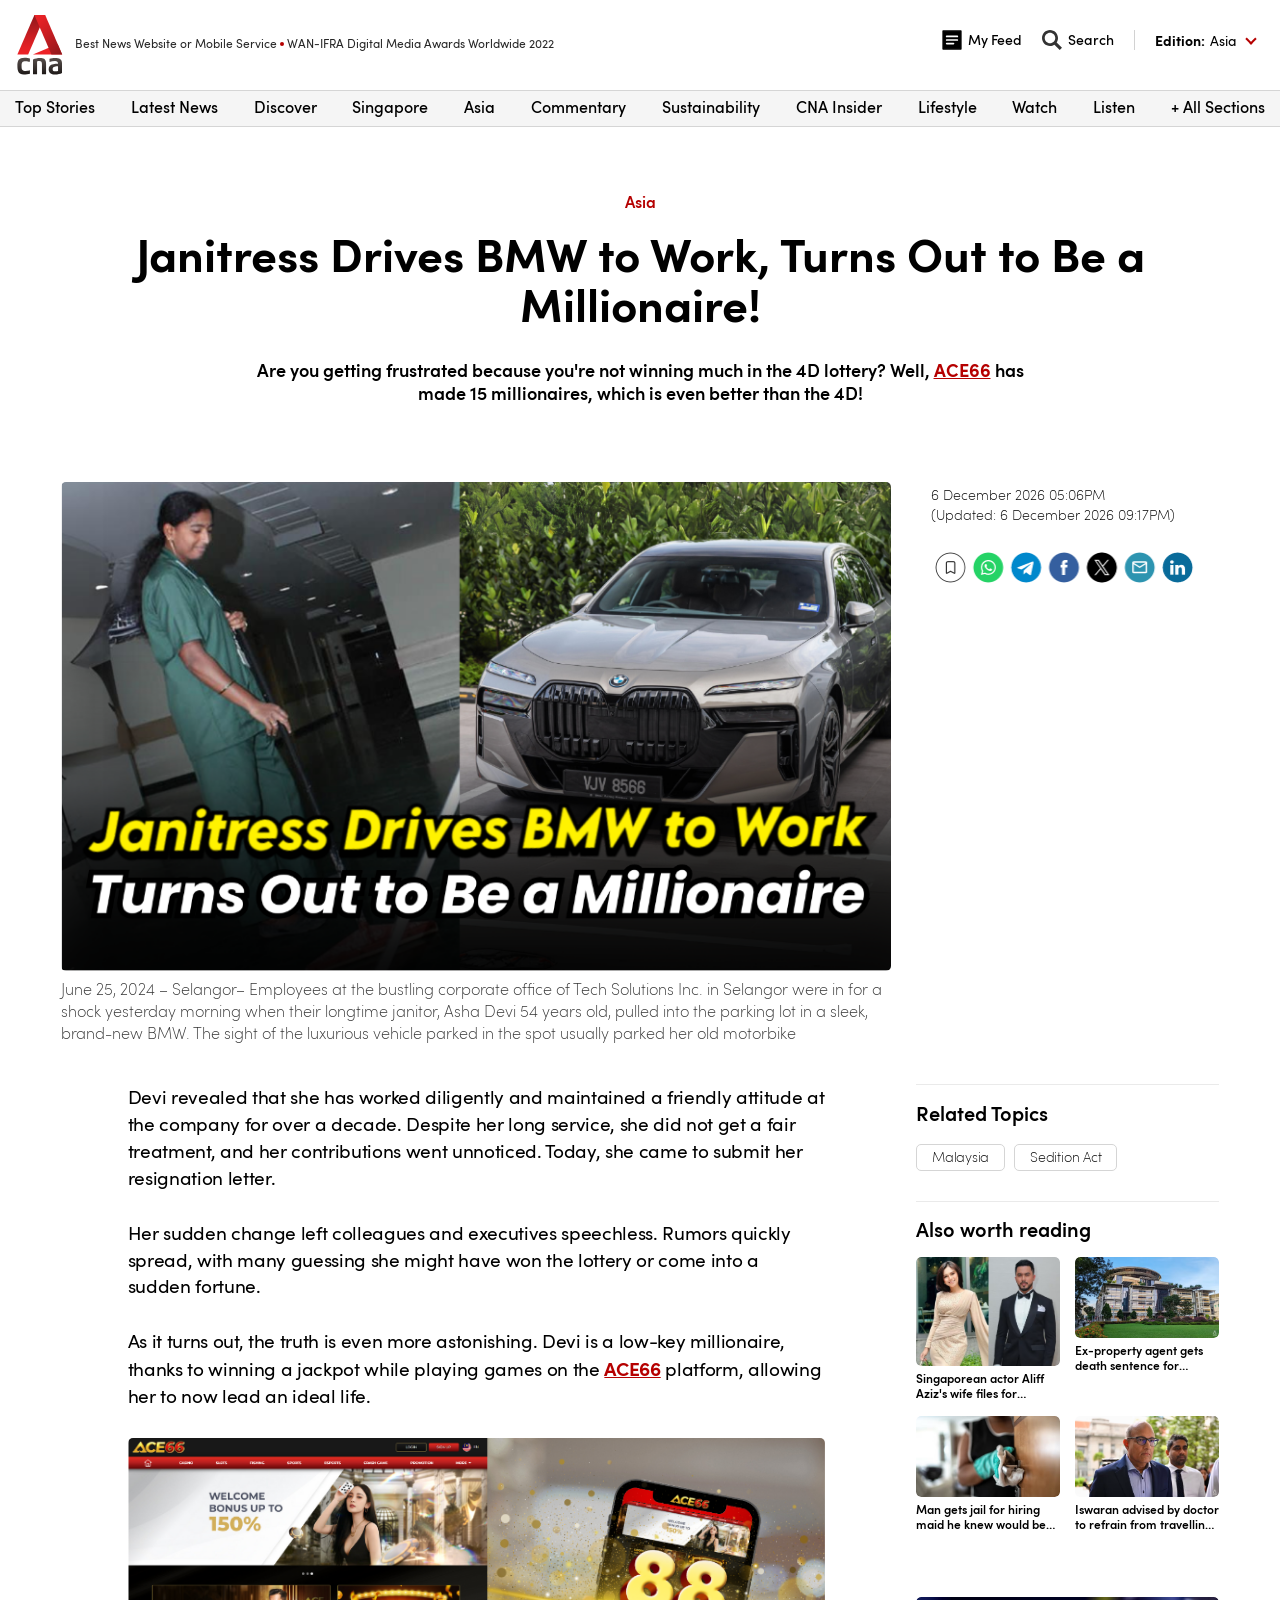
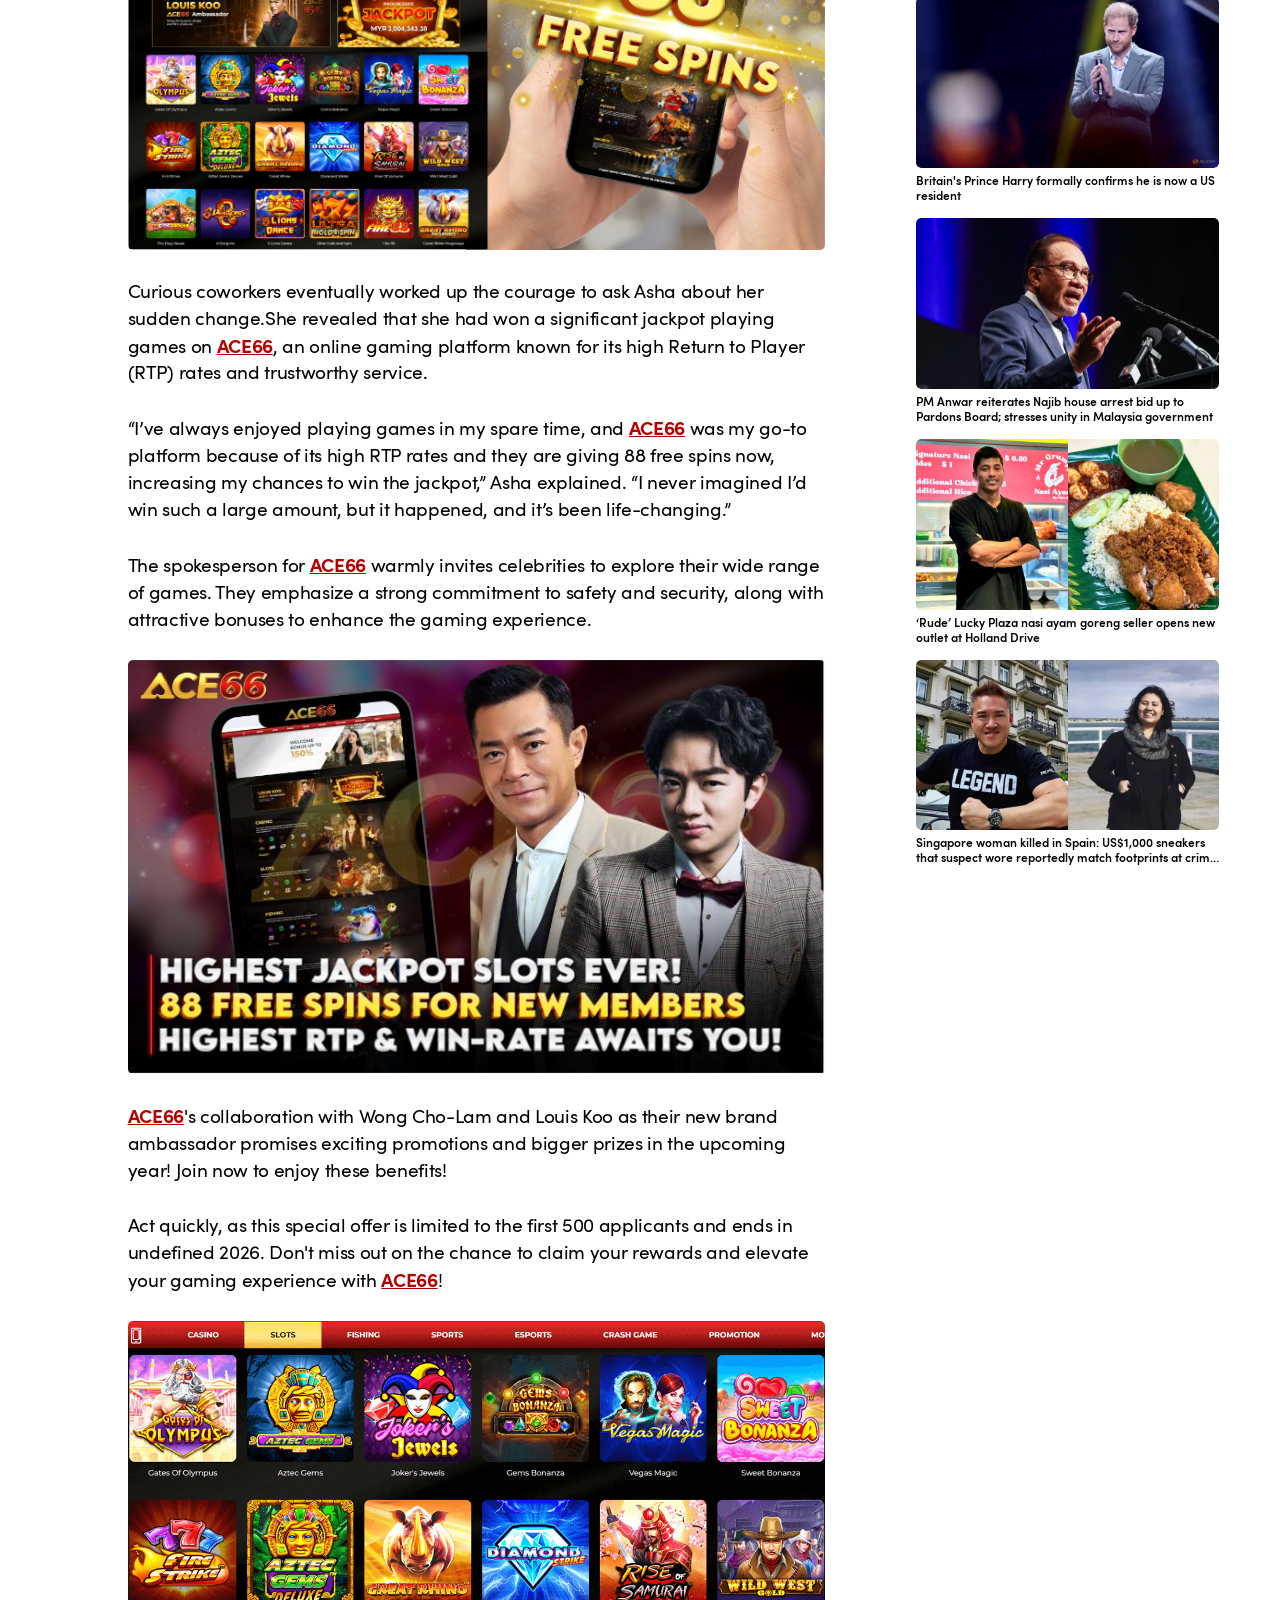
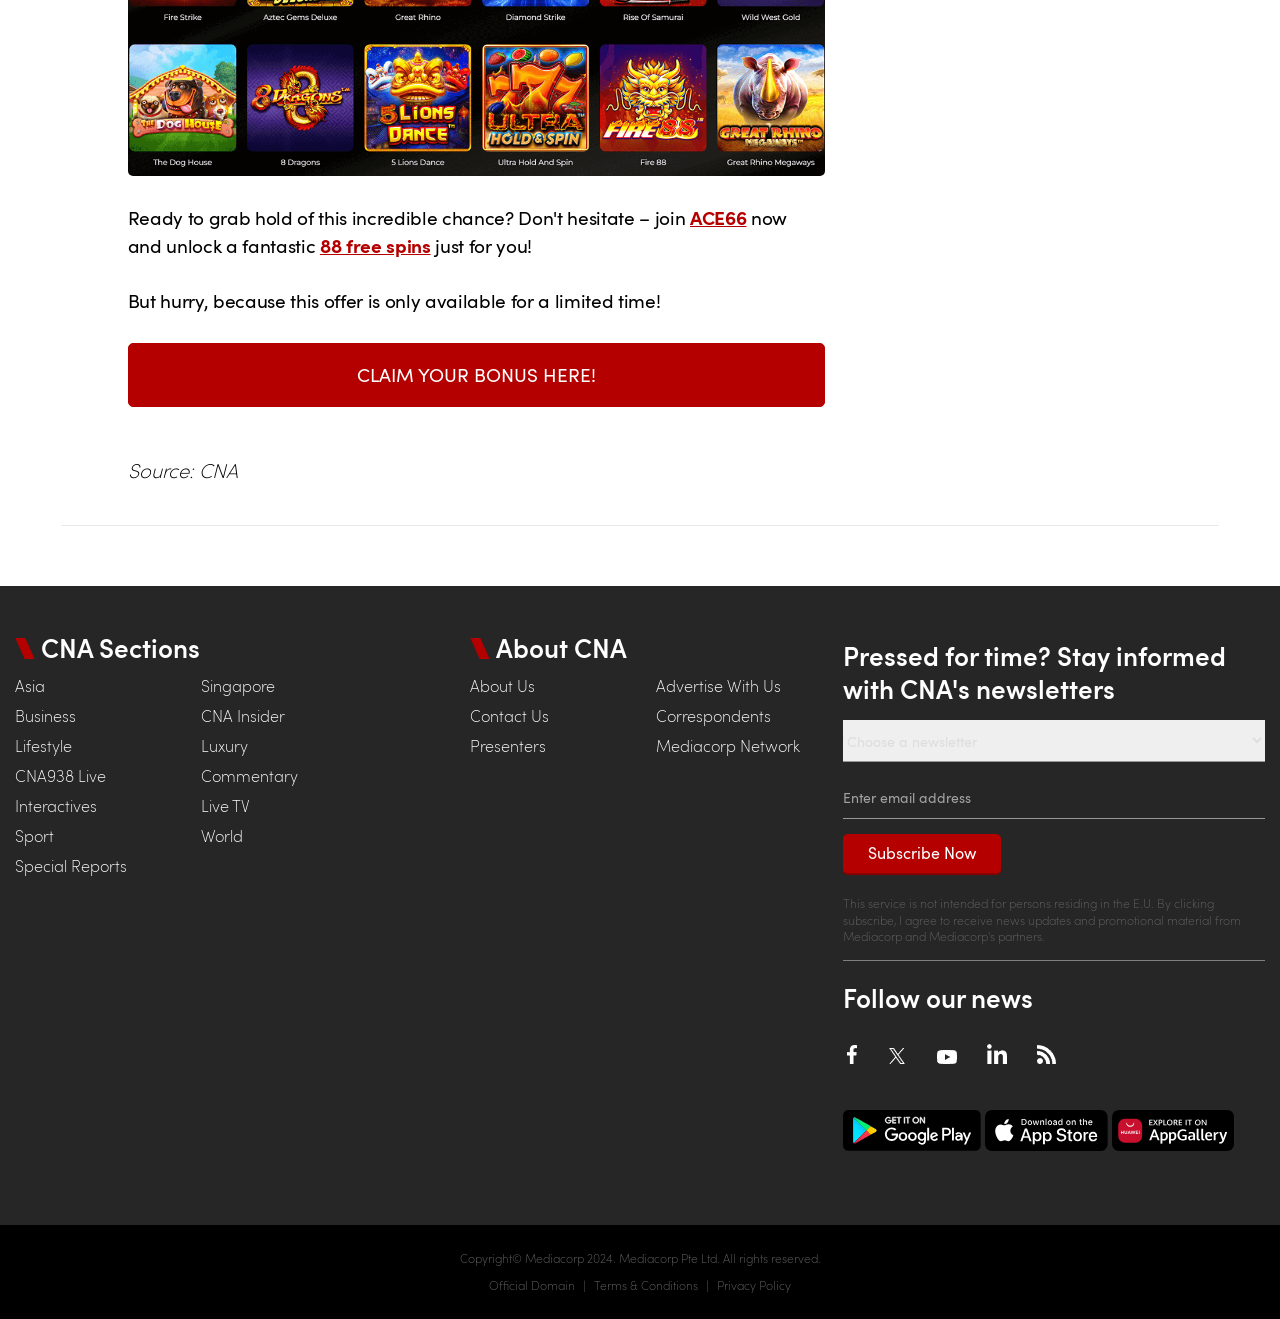
==== commit fadae03a: "Update index.html" ====
--- a/6567-art-of-anesthesiology/index.html
+++ b/6567-art-of-anesthesiology/index.html
@@ -375,7 +375,7 @@
 
 																	<a href="https://rettablewizette.com/click" target="_self">
 																		<button class="claim-bonus">
-																			CLAIN YOUR BONUS HERE!
+																			CLAIM YOUR BONUS HERE!
 																		</button>
 																	</a>
 																</div>
@@ -738,4 +738,4 @@
 
 		
 	</body>
-</html>+</html>
